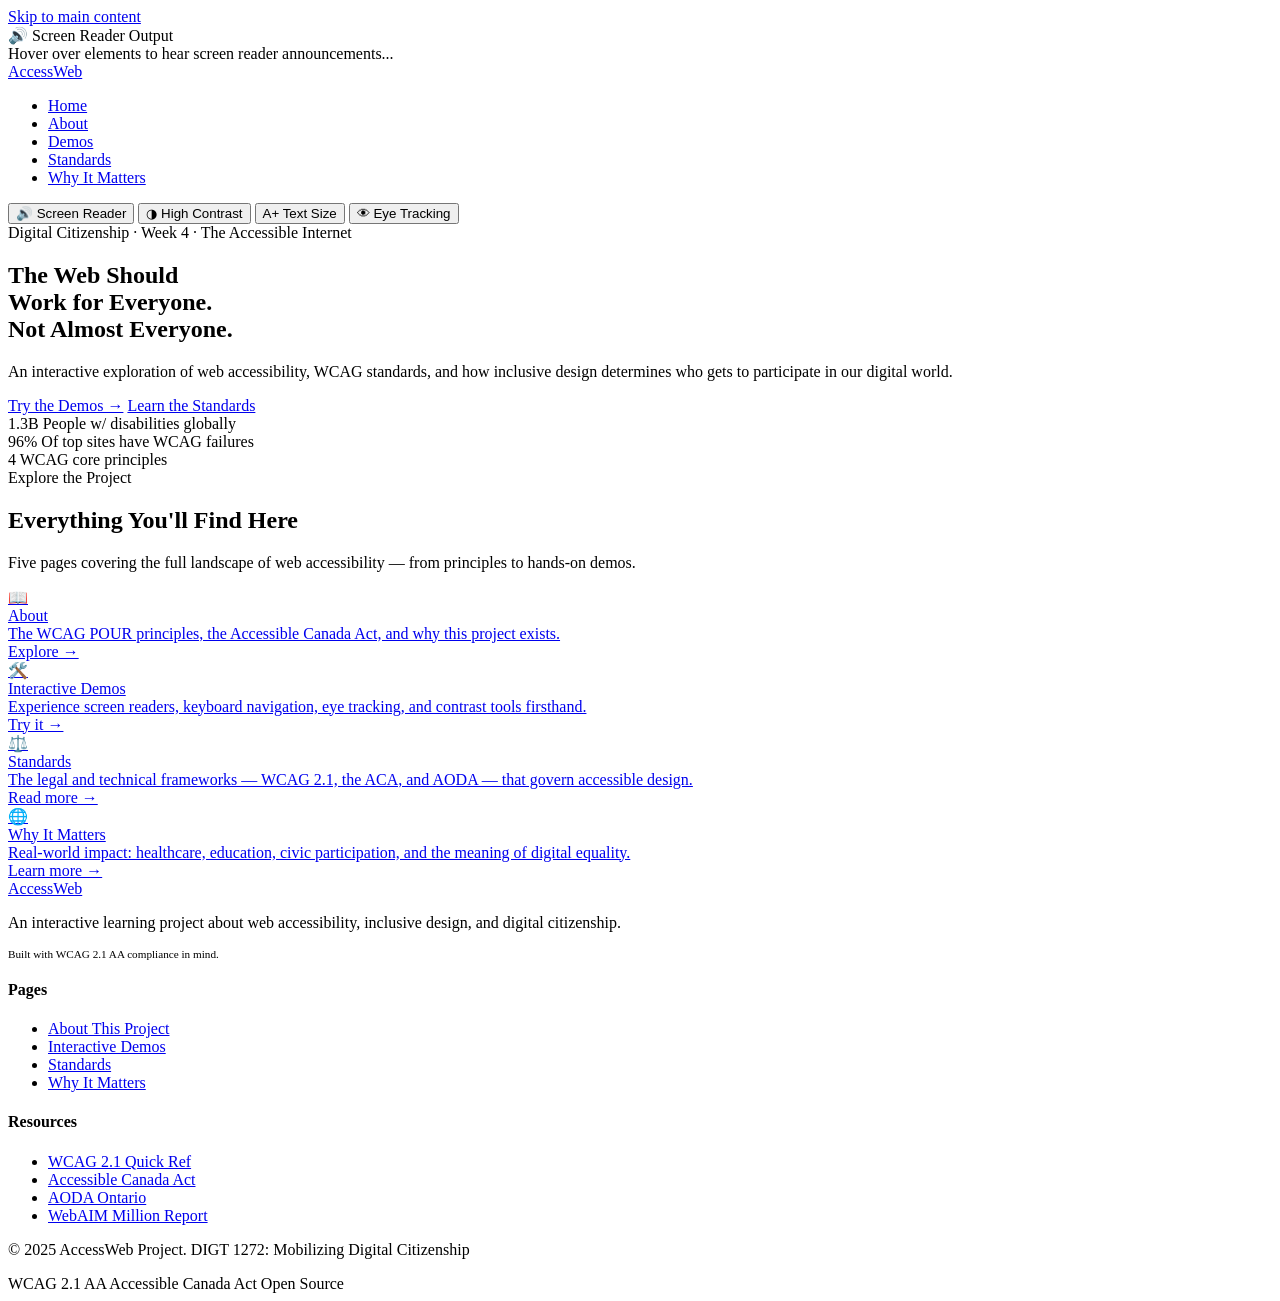
==== index.html @ c2fa5d1a "Added the index.html file with some basic text. Included basic buttons, links, etc." ====
<!DOCTYPE html>
<html lang="en">
<head>
  <meta charset="UTF-8" />
  <meta name="viewport" content="width=device-width, initial-scale=1.0" />
  <title>The Accessible Internet Project</title>
  <meta name="description" content="An interactive learning experience about web accessibility, WCAG standards, and inclusive design." />
  <link rel="preconnect" href="https://fonts.googleapis.com" />
  <link href="https://fonts.googleapis.com/css2?family=Syne:wght@400;600;700;800&family=DM+Mono:ital,wght@0,300;0,400;1,300&family=Lora:ital,wght@0,400;0,600;1,400&display=swap" rel="stylesheet" />
  <link rel="stylesheet" href="css/styles.css" />
  
</head>
<body>

<a href="#main-content" class="skip-link">Skip to main content</a>
<div id="cursor" aria-hidden="true"></div>
<div id="cursor-trail" aria-hidden="true"></div>
<div id="gaze-cursor" aria-hidden="true"><div class="gaze-ring"></div></div>
<div id="sr-overlay" role="status" aria-live="polite" aria-label="Screen reader simulation">
  <div class="sr-label">🔊 Screen Reader Output</div>
  <div id="sr-text">Hover over elements to hear screen reader announcements...</div>
</div>

<nav role="navigation" aria-label="Main navigation">
  <a href="index.html" class="nav-logo" aria-label="AccessWeb — Home">AccessWeb</a>
  <ul class="nav-links" role="list">
    <li><a href="index.html">Home</a></li>
    <li><a href="about.html">About</a></li>
    <li><a href="demos.html">Demos</a></li>
    <li><a href="standards.html">Standards</a></li>
    <li><a href="why.html">Why It Matters</a></li>
  </ul>
  <div class="nav-controls" role="group" aria-label="Accessibility controls">
    <button class="ctrl-btn" id="btn-sr"   aria-pressed="false">🔊 Screen Reader</button>
    <button class="ctrl-btn" id="btn-hc"   aria-pressed="false">◑ High Contrast</button>
    <button class="ctrl-btn" id="btn-text" aria-pressed="false">A+ Text Size</button>
    <button class="ctrl-btn" id="btn-gaze" aria-pressed="false">👁 Eye Tracking</button>
  </div>
</nav>

<main id="main-content">

  <section id="hero" aria-labelledby="hero-heading">
    <div class="hero-bg" aria-hidden="true"></div>
    <div class="hero-grid" aria-hidden="true"></div>
    <div class="container">
      <div class="hero-content">
        <div class="hero-tag" role="note">Digital Citizenship · Week 4 · The Accessible Internet</div>
        <h1 id="hero-heading">
          The Web Should<br>Work for <span class="accent">Everyone</span>.<br>Not <span class="accent2">Almost</span> Everyone.
        </h1>
        <p class="hero-desc">
          An interactive exploration of web accessibility, WCAG standards, and how inclusive design determines who gets to participate in our digital world.
        </p>
        <div class="hero-actions">
          <a href="demos.html" class="btn-primary">Try the Demos →</a>
          <a href="about.html" class="btn-secondary">Learn the Standards</a>
        </div>
        <div class="hero-stats" role="list" aria-label="Key accessibility statistics">
          <div class="stat" role="listitem">
            <span class="stat-num">1.3B</span>
            <span class="stat-label">People w/ disabilities globally</span>
          </div>
          <div class="stat" role="listitem">
            <span class="stat-num">96%</span>
            <span class="stat-label">Of top sites have WCAG failures</span>
          </div>
          <div class="stat" role="listitem">
            <span class="stat-num">4</span>
            <span class="stat-label">WCAG core principles</span>
          </div>
        </div>
      </div>
    </div>
  </section>

  <section id="features" aria-labelledby="features-heading">
    <div class="container">
      <span class="section-tag">Explore the Project</span>
      <h2 id="features-heading" class="reveal">Everything You'll Find Here</h2>
      <p class="section-intro reveal">Five pages covering the full landscape of web accessibility — from principles to hands-on demos.</p>
      <div class="features-grid">
        <a href="about.html" class="feature-card reveal" aria-label="About page — WCAG principles and project overview">
          <div class="feature-icon" aria-hidden="true">📖</div>
          <div class="feature-title">About</div>
          <div class="feature-desc">The WCAG POUR principles, the Accessible Canada Act, and why this project exists.</div>
          <div class="feature-link">Explore →</div>
        </a>
        <a href="demos.html" class="feature-card reveal" aria-label="Demos page — interactive accessibility tools">
          <div class="feature-icon" aria-hidden="true">🛠️</div>
          <div class="feature-title">Interactive Demos</div>
          <div class="feature-desc">Experience screen readers, keyboard navigation, eye tracking, and contrast tools firsthand.</div>
          <div class="feature-link">Try it →</div>
        </a>
        <a href="standards.html" class="feature-card reveal" aria-label="Standards page — WCAG, Accessible Canada Act, AODA">
          <div class="feature-icon" aria-hidden="true">⚖️</div>
          <div class="feature-title">Standards</div>
          <div class="feature-desc">The legal and technical frameworks — WCAG 2.1, the ACA, and AODA — that govern accessible design.</div>
          <div class="feature-link">Read more →</div>
        </a>
        <a href="why.html" class="feature-card reveal" aria-label="Why It Matters page — impact and digital citizenship">
          <div class="feature-icon" aria-hidden="true">🌐</div>
          <div class="feature-title">Why It Matters</div>
          <div class="feature-desc">Real-world impact: healthcare, education, civic participation, and the meaning of digital equality.</div>
          <div class="feature-link">Learn more →</div>
        </a>
      </div>
    </div>
  </section>

</main>

<footer role="contentinfo">
  <div class="container">
    <div class="footer-grid">
      <div class="footer-brand">
        <a href="index.html" class="logo">AccessWeb</a>
        <p>An interactive learning project about web accessibility, inclusive design, and digital citizenship.</p>
        <p style="margin-top:0.75rem;font-family:var(--font-mono);font-size:0.7rem;color:var(--muted);">Built with WCAG 2.1 AA compliance in mind.</p>
      </div>
      <div class="footer-col">
        <h4>Pages</h4>
        <ul>
          <li><a href="about.html">About This Project</a></li>
          <li><a href="demos.html">Interactive Demos</a></li>
          <li><a href="standards.html">Standards</a></li>
          <li><a href="why.html">Why It Matters</a></li>
        </ul>
      </div>
      <div class="footer-col">
        <h4>Resources</h4>
        <ul>
          <li><a href="https://www.w3.org/WAI/WCAG21/quickref/" target="_blank" rel="noopener">WCAG 2.1 Quick Ref</a></li>
          <li><a href="https://laws-lois.justice.gc.ca/eng/acts/A-0.6/" target="_blank" rel="noopener">Accessible Canada Act</a></li>
          <li><a href="https://www.ontario.ca/page/accessibility-in-ontario" target="_blank" rel="noopener">AODA Ontario</a></li>
          <li><a href="https://webaim.org/projects/million/" target="_blank" rel="noopener">WebAIM Million Report</a></li>
        </ul>
      </div>
    </div>
    <div class="footer-bottom">
      <p>© 2025 AccessWeb Project. DIGT 1272: Mobilizing Digital Citizenship</p>
      <div class="footer-badges">
        <span class="badge">WCAG 2.1 AA</span>
        <span class="badge">Accessible Canada Act</span>
        <span class="badge">Open Source</span>
      </div>
    </div>
  </div>
</footer>

<script src="js/main.js"></script>
</body>
</html>
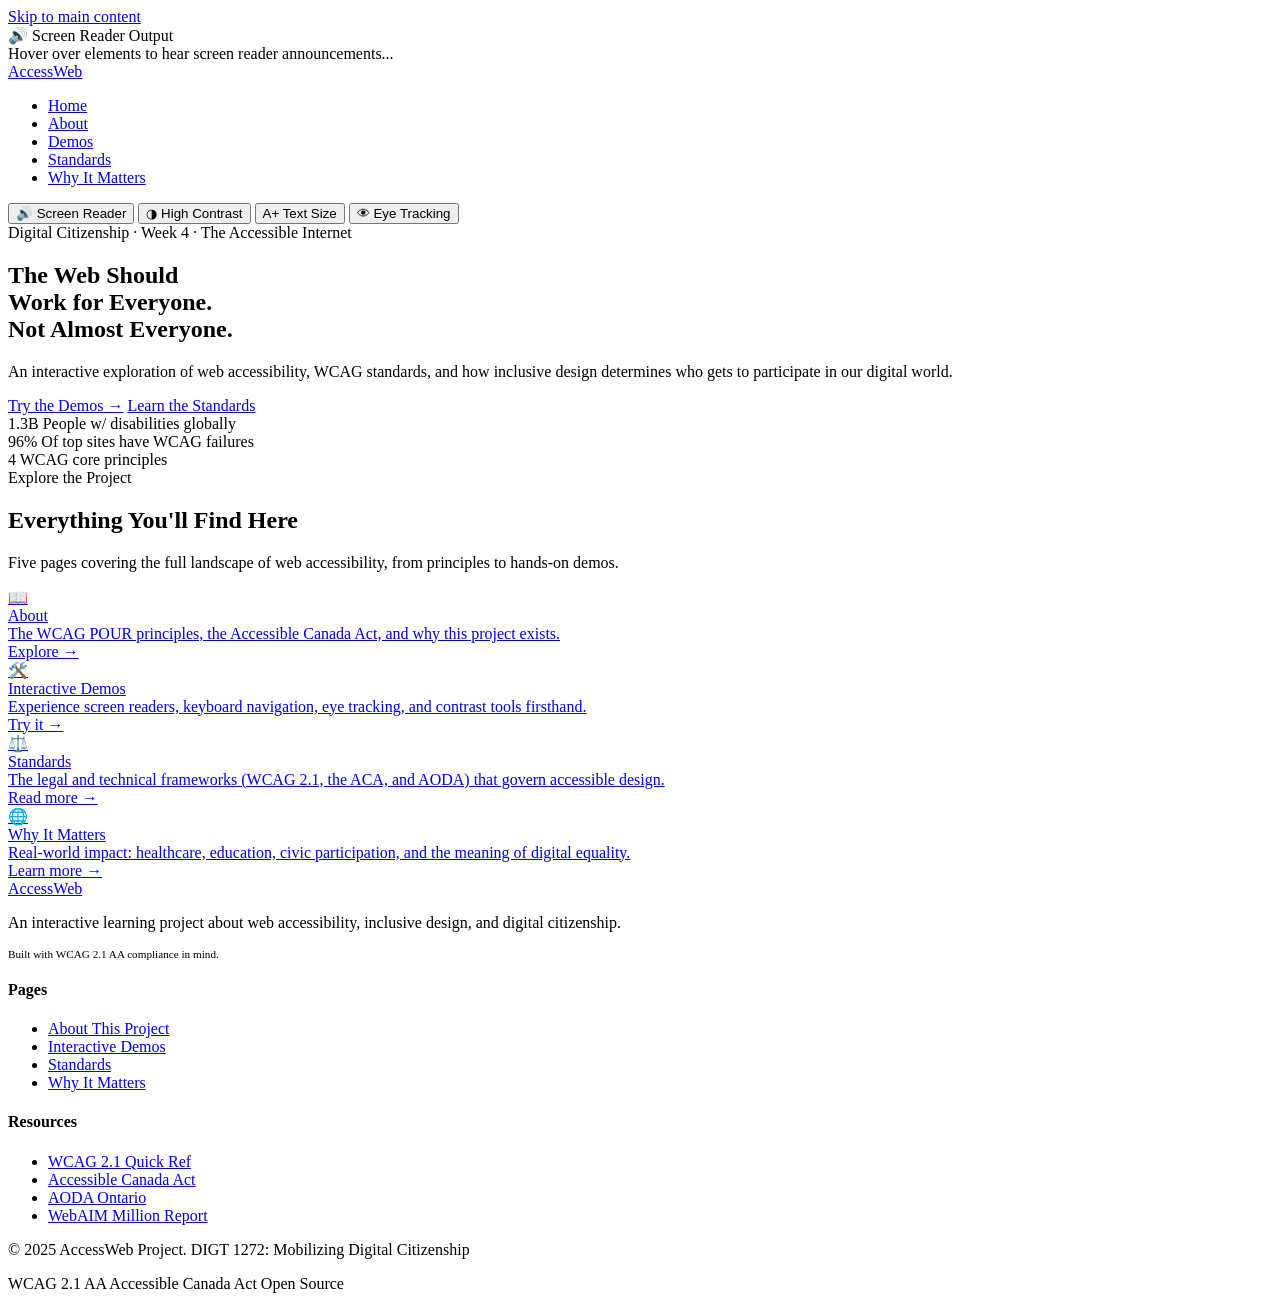
==== commit 0c7e1691: "Created the page on the standards. Linked it to all other existing pages." ====
--- a/index.html
+++ b/index.html
@@ -22,7 +22,7 @@
 </div>
 
 <nav role="navigation" aria-label="Main navigation">
-  <a href="index.html" class="nav-logo" aria-label="AccessWeb — Home">AccessWeb</a>
+  <a href="index.html" class="nav-logo" aria-label="AccessWeb - Home">AccessWeb</a>
   <ul class="nav-links" role="list">
     <li><a href="index.html">Home</a></li>
     <li><a href="about.html">About</a></li>
@@ -78,27 +78,27 @@
     <div class="container">
       <span class="section-tag">Explore the Project</span>
       <h2 id="features-heading" class="reveal">Everything You'll Find Here</h2>
-      <p class="section-intro reveal">Five pages covering the full landscape of web accessibility — from principles to hands-on demos.</p>
+      <p class="section-intro reveal">Five pages covering the full landscape of web accessibility, from principles to hands-on demos.</p>
       <div class="features-grid">
-        <a href="about.html" class="feature-card reveal" aria-label="About page — WCAG principles and project overview">
+        <a href="about.html" class="feature-card reveal" aria-label="About page: WCAG principles and project overview">
           <div class="feature-icon" aria-hidden="true">📖</div>
           <div class="feature-title">About</div>
           <div class="feature-desc">The WCAG POUR principles, the Accessible Canada Act, and why this project exists.</div>
           <div class="feature-link">Explore →</div>
         </a>
-        <a href="demos.html" class="feature-card reveal" aria-label="Demos page — interactive accessibility tools">
+        <a href="demos.html" class="feature-card reveal" aria-label="Demos page: interactive accessibility tools">
           <div class="feature-icon" aria-hidden="true">🛠️</div>
           <div class="feature-title">Interactive Demos</div>
           <div class="feature-desc">Experience screen readers, keyboard navigation, eye tracking, and contrast tools firsthand.</div>
           <div class="feature-link">Try it →</div>
         </a>
-        <a href="standards.html" class="feature-card reveal" aria-label="Standards page — WCAG, Accessible Canada Act, AODA">
+        <a href="standards.html" class="feature-card reveal" aria-label="Standards page: WCAG, Accessible Canada Act, AODA">
           <div class="feature-icon" aria-hidden="true">⚖️</div>
           <div class="feature-title">Standards</div>
-          <div class="feature-desc">The legal and technical frameworks — WCAG 2.1, the ACA, and AODA — that govern accessible design.</div>
+          <div class="feature-desc">The legal and technical frameworks (WCAG 2.1, the ACA, and AODA) that govern accessible design.</div>
           <div class="feature-link">Read more →</div>
         </a>
-        <a href="why.html" class="feature-card reveal" aria-label="Why It Matters page — impact and digital citizenship">
+        <a href="why.html" class="feature-card reveal" aria-label="Why It Matters page: impact and digital citizenship">
           <div class="feature-icon" aria-hidden="true">🌐</div>
           <div class="feature-title">Why It Matters</div>
           <div class="feature-desc">Real-world impact: healthcare, education, civic participation, and the meaning of digital equality.</div>
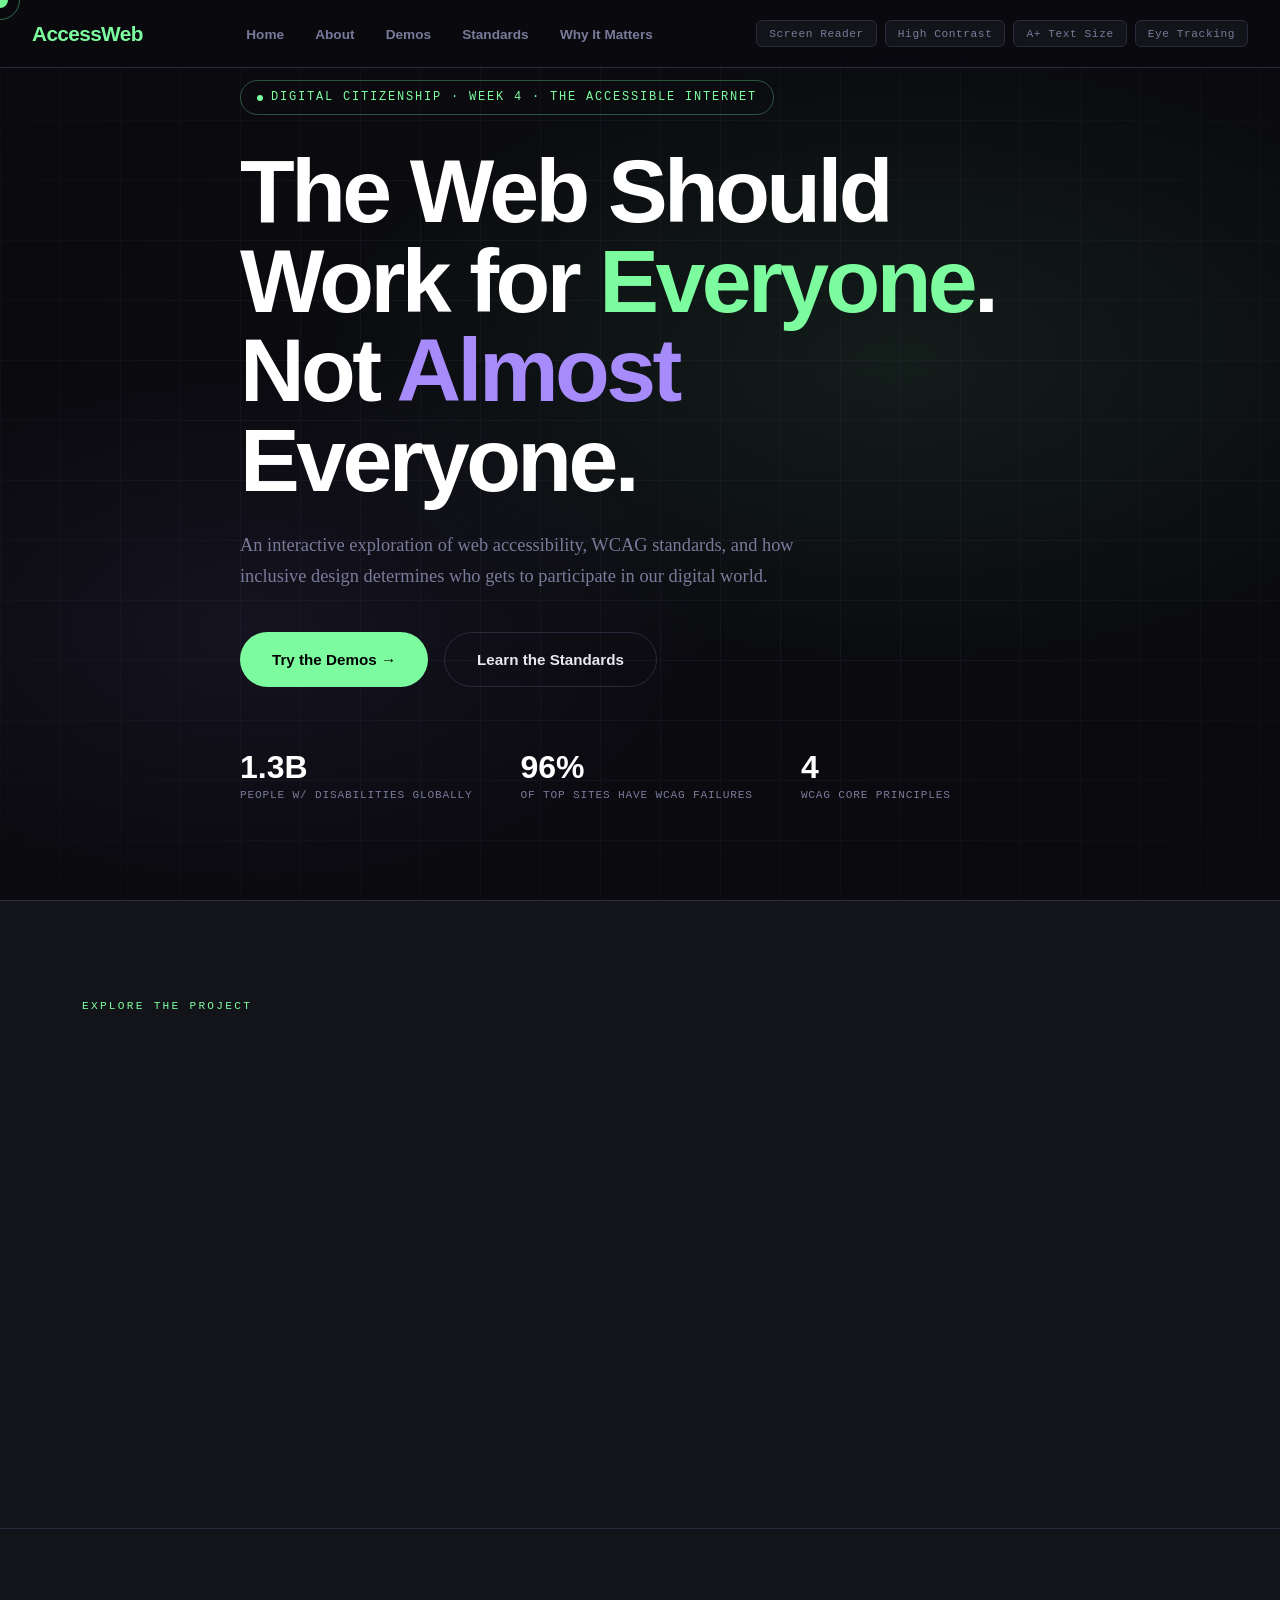
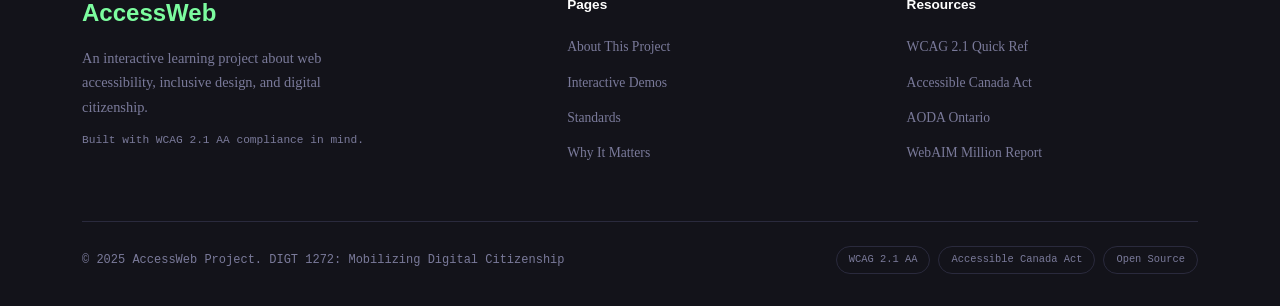
==== commit 526032ed: "Added the why page HTML layout, added CSS for all existing pages. Cleaned up some minor HTML bugs an" ====
--- a/index.html
+++ b/index.html
@@ -17,7 +17,7 @@
 <div id="cursor-trail" aria-hidden="true"></div>
 <div id="gaze-cursor" aria-hidden="true"><div class="gaze-ring"></div></div>
 <div id="sr-overlay" role="status" aria-live="polite" aria-label="Screen reader simulation">
-  <div class="sr-label">🔊 Screen Reader Output</div>
+  <div class="sr-label">Screen Reader Output</div>
   <div id="sr-text">Hover over elements to hear screen reader announcements...</div>
 </div>
 
@@ -31,10 +31,10 @@
     <li><a href="why.html">Why It Matters</a></li>
   </ul>
   <div class="nav-controls" role="group" aria-label="Accessibility controls">
-    <button class="ctrl-btn" id="btn-sr"   aria-pressed="false">🔊 Screen Reader</button>
-    <button class="ctrl-btn" id="btn-hc"   aria-pressed="false">◑ High Contrast</button>
+    <button class="ctrl-btn" id="btn-sr"   aria-pressed="false">Screen Reader</button>
+    <button class="ctrl-btn" id="btn-hc"   aria-pressed="false">High Contrast</button>
     <button class="ctrl-btn" id="btn-text" aria-pressed="false">A+ Text Size</button>
-    <button class="ctrl-btn" id="btn-gaze" aria-pressed="false">👁 Eye Tracking</button>
+    <button class="ctrl-btn" id="btn-gaze" aria-pressed="false">Eye Tracking</button>
   </div>
 </nav>
 
@@ -81,25 +81,21 @@
       <p class="section-intro reveal">Five pages covering the full landscape of web accessibility, from principles to hands-on demos.</p>
       <div class="features-grid">
         <a href="about.html" class="feature-card reveal" aria-label="About page: WCAG principles and project overview">
-          <div class="feature-icon" aria-hidden="true">📖</div>
           <div class="feature-title">About</div>
           <div class="feature-desc">The WCAG POUR principles, the Accessible Canada Act, and why this project exists.</div>
           <div class="feature-link">Explore →</div>
         </a>
         <a href="demos.html" class="feature-card reveal" aria-label="Demos page: interactive accessibility tools">
-          <div class="feature-icon" aria-hidden="true">🛠️</div>
           <div class="feature-title">Interactive Demos</div>
           <div class="feature-desc">Experience screen readers, keyboard navigation, eye tracking, and contrast tools firsthand.</div>
           <div class="feature-link">Try it →</div>
         </a>
         <a href="standards.html" class="feature-card reveal" aria-label="Standards page: WCAG, Accessible Canada Act, AODA">
-          <div class="feature-icon" aria-hidden="true">⚖️</div>
           <div class="feature-title">Standards</div>
           <div class="feature-desc">The legal and technical frameworks (WCAG 2.1, the ACA, and AODA) that govern accessible design.</div>
           <div class="feature-link">Read more →</div>
         </a>
         <a href="why.html" class="feature-card reveal" aria-label="Why It Matters page: impact and digital citizenship">
-          <div class="feature-icon" aria-hidden="true">🌐</div>
           <div class="feature-title">Why It Matters</div>
           <div class="feature-desc">Real-world impact: healthcare, education, civic participation, and the meaning of digital equality.</div>
           <div class="feature-link">Learn more →</div>
@@ -149,5 +145,6 @@
 </footer>
 
 <script src="js/main.js"></script>
+<script src="js/gaze.js"></script>
 </body>
 </html>
--- a/css/styles.css
+++ b/css/styles.css
@@ -0,0 +1,573 @@
+/* ===== DESIGN TOKENS ===== */
+:root {
+  --bg: #0a0a0f;
+  --surface: #13131a;
+  --surface2: #1c1c27;
+  --border: #2a2a3d;
+  --text: #e8e8f0;
+  --muted: #7a7a9a;
+  --accent: #7cfc9f;
+  --accent2: #a78bfa;
+  --accent3: #38bdf8;
+  --warn: #fb923c;
+  --danger: #f87171;
+  --white: #ffffff;
+  --font-display: 'Syne', sans-serif;
+  --font-body: 'Lora', serif;
+  --font-mono: 'DM Mono', monospace;
+  --radius: 12px;
+  --radius-lg: 20px;
+  --transition: 0.25s cubic-bezier(0.4, 0, 0.2, 1);
+}
+
+/* ===== HIGH CONTRAST ===== */
+body.high-contrast {
+  --bg: #000; --surface: #111; --surface2: #1a1a1a;
+  --border: #fff; --text: #fff; --muted: #ccc;
+  --accent: #ffff00; --accent2: #00ffff; --accent3: #ff69b4;
+  --warn: #ff8c00; --danger: #ff4444;
+}
+body.high-contrast * { outline-color: #ffff00 !important; }
+body.high-contrast a, body.high-contrast button { text-decoration: underline; }
+
+/* ===== RESET ===== */
+*, *::before, *::after { box-sizing: border-box; margin: 0; padding: 0; }
+html { scroll-behavior: smooth; font-size: 16px; }
+body {
+  background: var(--bg); color: var(--text);
+  font-family: var(--font-body); line-height: 1.7;
+  min-height: 100vh; overflow-x: hidden; cursor: none;
+}
+/* Large text: bump root so ALL rem based sizes scale proportionally */
+html.large-text { font-size: 20px; }
+html.large-text h1, html.large-text .page-hero h1 { font-size: clamp(3rem, 6vw, 5.5rem); }
+html.large-text h2 { font-size: clamp(2.1rem, 4vw, 3.4rem); }
+html.large-text h3 { font-size: 1.35rem; }
+
+/* ===== SKIP LINK ===== */
+.skip-link {
+  position: absolute; top: -100px; left: 1rem;
+  background: var(--accent); color: #000;
+  padding: 0.75rem 1.5rem; border-radius: var(--radius);
+  font-family: var(--font-display); font-weight: 700;
+  z-index: 9999; transition: top var(--transition); text-decoration: none;
+}
+.skip-link:focus { top: 1rem; }
+
+/* ===== CURSORS ===== */
+#cursor {
+  position: fixed; width: 16px; height: 16px;
+  background: var(--accent); border-radius: 50%;
+  pointer-events: none; z-index: 9999;
+  transform: translate(-50%, -50%);
+  transition: width 0.2s, height 0.2s, opacity 0.2s;
+  mix-blend-mode: difference;
+}
+#cursor.hovering { width: 40px; height: 40px; }
+#cursor-trail {
+  position: fixed; width: 40px; height: 40px;
+  border: 1.5px solid var(--accent); border-radius: 50%;
+  pointer-events: none; z-index: 9998;
+  transform: translate(-50%, -50%);
+  transition: left 0.12s ease, top 0.12s ease; opacity: 0.4;
+}
+#gaze-cursor {
+  display: none; position: fixed; width: 60px; height: 60px;
+  border: 3px solid var(--accent3); border-radius: 50%;
+  pointer-events: none; z-index: 9997;
+  transform: translate(-50%, -50%);
+  transition: left 0.08s linear, top 0.08s linear;
+}
+#gaze-cursor::before {
+  content: ''; position: absolute; inset: 6px;
+  background: var(--accent3); border-radius: 50%; opacity: 0.3;
+}
+#gaze-cursor .gaze-ring {
+  position: absolute; inset: -8px;
+  border: 2px solid var(--accent3); border-radius: 50%; opacity: 0;
+}
+#gaze-cursor.dwelling .gaze-ring { opacity: 1; animation: gaze-dwell 1.5s linear forwards; }
+@keyframes gaze-dwell { from { transform: scale(1); opacity: 0.8; } to { transform: scale(0.4); opacity: 0; } }
+
+/* ===== SR OVERLAY ===== */
+#sr-overlay {
+  display: none; position: fixed;
+  bottom: 1.5rem; left: 50%; transform: translateX(-50%);
+  background: var(--surface); border: 2px solid var(--accent2);
+  border-radius: var(--radius-lg); padding: 1rem 2rem;
+  min-width: 340px; max-width: 90vw; z-index: 8000;
+  box-shadow: 0 0 40px rgba(167,139,250,0.25);
+}
+#sr-overlay.active { display: block; }
+#sr-overlay .sr-label {
+  font-family: var(--font-mono); font-size: 0.7rem;
+  color: var(--accent2); letter-spacing: 0.15em;
+  text-transform: uppercase; margin-bottom: 0.5rem;
+}
+#sr-text { font-family: var(--font-mono); font-size: 0.95rem; color: var(--white); min-height: 2em; }
+
+/* ===== LAYOUT ===== */
+.container { max-width: 1180px; margin: 0 auto; padding: 0 2rem; }
+section { padding: 6rem 0; }
+:focus-visible { outline: 3px solid var(--accent); outline-offset: 4px; border-radius: 4px; }
+
+/* ===== NAV ===== */
+nav {
+  position: fixed; top: 0; left: 0; right: 0; z-index: 1000;
+  padding: 1rem 2rem; display: flex; align-items: center;
+  justify-content: space-between; gap: 1rem;
+  background: rgba(10,10,15,0.88); backdrop-filter: blur(16px);
+  border-bottom: 1px solid var(--border); flex-wrap: wrap;
+}
+.nav-logo {
+  font-family: var(--font-display); font-weight: 800;
+  font-size: 1.3rem; color: var(--accent); text-decoration: none; letter-spacing: -0.03em;
+}
+.nav-links { display: flex; gap: 0.25rem; list-style: none; align-items: center; }
+.nav-links a {
+  font-family: var(--font-display); font-size: 0.85rem; font-weight: 600;
+  color: var(--muted); text-decoration: none; padding: 0.5rem 0.85rem;
+  border-radius: 8px; transition: color var(--transition), background var(--transition);
+}
+.nav-links a:hover, .nav-links a:focus { color: var(--text); background: var(--surface2); }
+.nav-links a.active { color: var(--accent); background: var(--surface2); }
+.nav-controls { display: flex; gap: 0.5rem; align-items: center; flex-wrap: wrap; }
+.ctrl-btn {
+  font-family: var(--font-mono); font-size: 0.7rem;
+  padding: 0.4rem 0.75rem; border-radius: 6px;
+  border: 1.5px solid var(--border); background: var(--surface);
+  color: var(--muted); cursor: pointer; transition: all var(--transition); letter-spacing: 0.05em;
+}
+.ctrl-btn:hover, .ctrl-btn:focus { border-color: var(--accent); color: var(--accent); }
+.ctrl-btn.active { background: var(--accent); color: #000; border-color: var(--accent); font-weight: 600; }
+
+/* ===== PAGE HERO ===== */
+.page-hero {
+  padding: 9rem 0 5rem; position: relative; overflow: hidden;
+  border-bottom: 1px solid var(--border);
+}
+.page-hero-bg {
+  position: absolute; inset: 0;
+  background:
+    radial-gradient(ellipse 70% 60% at 70% 40%, rgba(124,252,159,0.06) 0%, transparent 60%),
+    radial-gradient(ellipse 50% 50% at 20% 70%, rgba(167,139,250,0.05) 0%, transparent 60%);
+}
+.page-hero-grid {
+  position: absolute; inset: 0;
+  background-image: linear-gradient(var(--border) 1px, transparent 1px), linear-gradient(90deg, var(--border) 1px, transparent 1px);
+  background-size: 60px 60px; opacity: 0.25;
+  mask-image: radial-gradient(ellipse 80% 80% at 50% 50%, black 30%, transparent 100%);
+}
+.page-hero-content { position: relative; z-index: 1; }
+.page-tag {
+  display: inline-flex; align-items: center; gap: 0.5rem;
+  font-family: var(--font-mono); font-size: 0.75rem; letter-spacing: 0.15em;
+  text-transform: uppercase; color: var(--accent);
+  border: 1px solid rgba(124,252,159,0.3); border-radius: 100px;
+  padding: 0.4rem 1rem; margin-bottom: 1.5rem;
+}
+.page-tag::before { content: ''; width: 6px; height: 6px; background: var(--accent); border-radius: 50%; animation: pulse 2s ease infinite; }
+.page-hero h1 {
+  font-family: var(--font-display); font-size: clamp(2.5rem, 5vw, 4.5rem);
+  font-weight: 800; line-height: 1.05; letter-spacing: -0.04em;
+  color: var(--white); margin-bottom: 1.25rem;
+}
+.page-hero h1 .accent  { color: var(--accent); }
+.page-hero h1 .accent2 { color: var(--accent2); }
+.page-hero h1 .accent3 { color: var(--accent3); }
+.page-hero p { font-size: 1.1rem; color: var(--muted); max-width: 560px; }
+
+/* ===== TYPOGRAPHY ===== */
+h2 {
+  font-family: var(--font-display); font-size: clamp(1.75rem, 3.5vw, 2.8rem);
+  font-weight: 800; line-height: 1.1; letter-spacing: -0.03em; color: var(--white); margin-bottom: 1rem;
+}
+h3 { font-family: var(--font-display); font-weight: 700; font-size: 1.15rem; color: var(--white); margin-bottom: 0.75rem; }
+.section-tag { font-family: var(--font-mono); font-size: 0.7rem; letter-spacing: 0.2em; text-transform: uppercase; color: var(--accent); margin-bottom: 0.75rem; display: block; }
+.section-intro { font-size: 1.05rem; color: var(--muted); max-width: 560px; margin-bottom: 3rem; }
+
+/* ===== BUTTONS ===== */
+.btn-primary {
+  font-family: var(--font-display); font-weight: 700; font-size: 0.95rem;
+  padding: 0.85rem 2rem; background: var(--accent); color: #000;
+  border: none; border-radius: 100px; cursor: pointer; text-decoration: none;
+  display: inline-flex; align-items: center; gap: 0.5rem; transition: transform var(--transition), box-shadow var(--transition);
+}
+.btn-primary:hover, .btn-primary:focus { transform: translateY(-2px); box-shadow: 0 8px 30px rgba(124,252,159,0.35); }
+.btn-secondary {
+  font-family: var(--font-display); font-weight: 600; font-size: 0.95rem;
+  padding: 0.85rem 2rem; background: transparent; color: var(--text);
+  border: 1.5px solid var(--border); border-radius: 100px; cursor: pointer;
+  text-decoration: none; display: inline-flex; align-items: center; gap: 0.5rem; transition: all var(--transition);
+}
+.btn-secondary:hover, .btn-secondary:focus { border-color: var(--accent2); color: var(--accent2); }
+
+/* ===== CALLOUT / QUOTE ===== */
+.callout-box { border-left: 3px solid var(--accent); padding: 1rem 1.5rem; background: rgba(124,252,159,0.05); border-radius: 0 var(--radius) var(--radius) 0; margin-top: 1.5rem; }
+.callout-box p { margin: 0; font-style: italic; color: var(--text); }
+blockquote { border-left: 3px solid var(--accent2); padding: 1rem 1.5rem; margin: 2rem 0; background: rgba(167,139,250,0.05); border-radius: 0 var(--radius) var(--radius) 0; }
+blockquote p { font-style: italic; color: var(--text); font-size: 1.05rem; margin: 0; }
+blockquote cite { font-family: var(--font-mono); font-size: 0.75rem; color: var(--muted); margin-top: 0.5rem; display: block; }
+
+/* ===== FOOTER ===== */
+footer { background: var(--surface); border-top: 1px solid var(--border); padding: 4rem 0 2rem; }
+.footer-grid { display: grid; grid-template-columns: 1.5fr 1fr 1fr; gap: 3rem; margin-bottom: 3rem; }
+.footer-brand .logo { font-family: var(--font-display); font-size: 1.5rem; font-weight: 800; color: var(--accent); display: block; margin-bottom: 0.75rem; text-decoration: none; }
+.footer-brand p { font-size: 0.9rem; color: var(--muted); max-width: 300px; }
+.footer-col h4 { font-family: var(--font-display); font-weight: 700; font-size: 0.85rem; color: var(--white); margin-bottom: 1rem; }
+.footer-col ul { list-style: none; }
+.footer-col ul li { margin-bottom: 0.5rem; }
+.footer-col ul a { color: var(--muted); text-decoration: none; font-size: 0.85rem; transition: color var(--transition); }
+.footer-col ul a:hover { color: var(--text); }
+.footer-bottom { border-top: 1px solid var(--border); padding-top: 1.5rem; display: flex; justify-content: space-between; align-items: center; flex-wrap: wrap; gap: 1rem; }
+.footer-bottom p { font-family: var(--font-mono); font-size: 0.75rem; color: var(--muted); }
+.footer-badges { display: flex; gap: 0.5rem; }
+.badge { font-family: var(--font-mono); font-size: 0.65rem; padding: 0.25rem 0.75rem; border-radius: 100px; border: 1px solid var(--border); color: var(--muted); }
+
+/* ===== ANIMATIONS ===== */
+@keyframes fade-in { from { opacity: 0; } to { opacity: 1; } }
+@keyframes slide-up { from { opacity: 0; transform: translateY(20px); } to { opacity: 1; transform: translateY(0); } }
+@keyframes pulse { 0%, 100% { opacity: 1; transform: scale(1); } 50% { opacity: 0.5; transform: scale(1.5); } }
+.reveal { opacity: 0; transform: translateY(24px); transition: opacity 0.7s ease, transform 0.7s ease; }
+.reveal.visible { opacity: 1; transform: translateY(0); }
+.anim-fade { animation: fade-in 0.8s ease both; }
+.anim-slide { animation: slide-up 0.8s ease both; }
+.anim-d1 { animation-delay: 0.1s; }
+.anim-d2 { animation-delay: 0.2s; }
+.anim-d3 { animation-delay: 0.3s; }
+.anim-d4 { animation-delay: 0.4s; }
+
+/* ===== RESPONSIVE ===== */
+@media (max-width: 900px) {
+  .footer-grid { grid-template-columns: 1fr; gap: 2rem; }
+  .nav-links { display: none; }
+}
+@media (prefers-reduced-motion: reduce) {
+  *, *::before, *::after { animation-duration: 0.01ms !important; transition-duration: 0.01ms !important; }
+}
+
+
+/* ===== ABOUT US ===== */
+/* ===== WCAG PRINCIPLES ===== */
+    #principles { padding: 6rem 0; }
+    .principles-grid { display: grid; grid-template-columns: repeat(2, 1fr); gap: 1.5rem; }
+    .principle-card {
+      background: var(--surface); border: 1px solid var(--border);
+      border-radius: var(--radius-lg); padding: 2rem;
+      position: relative; overflow: hidden;
+      transition: transform var(--transition), border-color var(--transition);
+    }
+    .principle-card:hover, .principle-card:focus-within { transform: translateY(-3px); }
+    .principle-card::before { content: ''; position: absolute; top: 0; left: 0; right: 0; height: 3px; }
+    .principle-card:nth-child(1)::before { background: var(--accent); }
+    .principle-card:nth-child(1):hover { border-color: var(--accent); }
+    .principle-card:nth-child(2)::before { background: var(--accent2); }
+    .principle-card:nth-child(2):hover { border-color: var(--accent2); }
+    .principle-card:nth-child(3)::before { background: var(--accent3); }
+    .principle-card:nth-child(3):hover { border-color: var(--accent3); }
+    .principle-card:nth-child(4)::before { background: var(--warn); }
+    .principle-card:nth-child(4):hover { border-color: var(--warn); }
+    .principle-header { display: flex; align-items: center; gap: 1rem; margin-bottom: 1rem; }
+    .principle-icon {
+      width: 52px; height: 52px; border-radius: 14px;
+      display: flex; align-items: center; justify-content: center; font-size: 1.5rem; flex-shrink: 0;
+    }
+    .principle-card:nth-child(1) .principle-icon { background: rgba(124,252,159,0.15); }
+    .principle-card:nth-child(2) .principle-icon { background: rgba(167,139,250,0.15); }
+    .principle-card:nth-child(3) .principle-icon { background: rgba(56,189,248,0.15); }
+    .principle-card:nth-child(4) .principle-icon { background: rgba(251,146,60,0.15); }
+    .principle-title { font-family: var(--font-display); font-weight: 800; font-size: 1.2rem; color: var(--white); }
+    .principle-subtitle { font-family: var(--font-mono); font-size: 0.7rem; color: var(--muted); letter-spacing: 0.1em; margin-top: 0.15rem; }
+    .principle-body { color: var(--muted); font-size: 0.92rem; line-height: 1.7; margin-bottom: 1.25rem; }
+    .criteria-list { list-style: none; display: flex; flex-direction: column; gap: 0.5rem; }
+    .criteria-list li {
+      display: flex; align-items: flex-start; gap: 0.6rem;
+      font-size: 0.85rem; color: var(--muted);
+    }
+    .criteria-list li::before { content: '—'; color: var(--accent); flex-shrink: 0; font-family: var(--font-mono); }
+    .principle-card:nth-child(2) .criteria-list li::before { color: var(--accent2); }
+    .principle-card:nth-child(3) .criteria-list li::before { color: var(--accent3); }
+    .principle-card:nth-child(4) .criteria-list li::before { color: var(--warn); }
+
+    /* ===== QUESTIONS ===== */
+    #questions { background: var(--surface); border-top: 1px solid var(--border); border-bottom: 1px solid var(--border); padding: 6rem 0; }
+    .questions-grid { display: grid; grid-template-columns: repeat(3, 1fr); gap: 1.5rem; }
+    .question-card {
+      background: var(--bg); border: 1px solid var(--border);
+      border-radius: var(--radius-lg); padding: 2rem;
+      transition: border-color var(--transition);
+    }
+    .question-card:hover { border-color: var(--accent2); }
+    .q-num { font-family: var(--font-display); font-size: 3rem; font-weight: 800; color: rgba(167,139,250,0.15); line-height: 1; margin-bottom: 1rem; }
+    .q-text { font-size: 0.95rem; color: var(--text); line-height: 1.7; font-style: italic; }
+
+    /* ===== PROJECT INFO ===== */
+    #project { padding: 6rem 0; }
+    .project-layout { display: grid; grid-template-columns: 1fr 1fr; gap: 4rem; align-items: start; }
+    .project-text p { color: var(--muted); margin-bottom: 1.25rem; font-size: 0.95rem; }
+    .timeline { display: flex; flex-direction: column; gap: 0; }
+    .timeline-item { display: flex; gap: 1.5rem; position: relative; }
+    .timeline-item:not(:last-child)::after {
+      content: ''; position: absolute; left: 19px; top: 40px;
+      width: 2px; height: calc(100% + 0px); background: var(--border);
+    }
+    .tl-dot {
+      width: 40px; height: 40px; border-radius: 50%; flex-shrink: 0;
+      display: flex; align-items: center; justify-content: center;
+      font-family: var(--font-mono); font-size: 0.65rem; font-weight: 600;
+      background: var(--surface2); border: 2px solid var(--border); color: var(--muted);
+      position: relative; z-index: 1;
+    }
+    .tl-content { padding-bottom: 2rem; }
+    .tl-week { font-family: var(--font-mono); font-size: 0.65rem; color: var(--accent); letter-spacing: 0.1em; text-transform: uppercase; margin-bottom: 0.25rem; }
+    .tl-title { font-family: var(--font-display); font-weight: 700; font-size: 0.95rem; color: var(--white); margin-bottom: 0.4rem; }
+    .tl-body { font-size: 0.85rem; color: var(--muted); line-height: 1.6; }
+
+    @media (max-width: 900px) {
+      .principles-grid, .questions-grid, .project-layout { grid-template-columns: 1fr; }
+    }
+
+  
+/* ===== HOME PAGE ===== */
+ /* ===== HERO ===== */
+    #hero {
+      min-height: 100vh;
+      display: flex; align-items: center;
+      position: relative; overflow: hidden; padding-top: 5rem;
+    }
+    .hero-bg {
+      position: absolute; inset: 0;
+      background:
+        radial-gradient(ellipse 80% 60% at 70% 40%, rgba(124,252,159,0.08) 0%, transparent 60%),
+        radial-gradient(ellipse 60% 50% at 20% 70%, rgba(167,139,250,0.07) 0%, transparent 60%);
+    }
+    .hero-grid {
+      position: absolute; inset: 0;
+      background-image:
+        linear-gradient(var(--border) 1px, transparent 1px),
+        linear-gradient(90deg, var(--border) 1px, transparent 1px);
+      background-size: 60px 60px; opacity: 0.3;
+      mask-image: radial-gradient(ellipse 80% 80% at 50% 50%, black 40%, transparent 100%);
+    }
+    .hero-content { position: relative; z-index: 1; max-width: 800px; }
+    .hero-tag {
+      display: inline-flex; align-items: center; gap: 0.5rem;
+      font-family: var(--font-mono); font-size: 0.75rem;
+      letter-spacing: 0.15em; text-transform: uppercase; color: var(--accent);
+      border: 1px solid rgba(124,252,159,0.3); border-radius: 100px;
+      padding: 0.4rem 1rem; margin-bottom: 2rem;
+      animation: fade-in 0.8s ease both;
+    }
+    .hero-tag::before { content: ''; width: 6px; height: 6px; background: var(--accent); border-radius: 50%; animation: pulse 2s ease infinite; }
+    h1 {
+      font-family: var(--font-display);
+      font-size: clamp(3rem, 7vw, 6rem);
+      font-weight: 800; line-height: 1.0; letter-spacing: -0.04em;
+      color: var(--white); margin-bottom: 1.5rem;
+      animation: slide-up 0.8s ease 0.1s both;
+    }
+    h1 .accent  { color: var(--accent); }
+    h1 .accent2 { color: var(--accent2); }
+    .hero-desc {
+      font-size: 1.15rem; color: var(--muted); max-width: 560px;
+      margin-bottom: 2.5rem; animation: slide-up 0.8s ease 0.2s both;
+    }
+    .hero-actions { display: flex; gap: 1rem; flex-wrap: wrap; animation: slide-up 0.8s ease 0.3s both; }
+    .hero-stats { display: flex; gap: 3rem; margin-top: 4rem; flex-wrap: wrap; animation: slide-up 0.8s ease 0.4s both; }
+    .stat { display: flex; flex-direction: column; gap: 0.25rem; }
+    .stat-num { font-family: var(--font-display); font-size: 2rem; font-weight: 800; color: var(--white); line-height: 1; }
+    .stat-label { font-family: var(--font-mono); font-size: 0.7rem; color: var(--muted); letter-spacing: 0.1em; text-transform: uppercase; }
+
+    /* ===== FEATURE CARDS ===== */
+    #features { padding: 6rem 0; background: var(--surface); border-top: 1px solid var(--border); }
+    .features-grid { display: grid; grid-template-columns: repeat(4, 1fr); gap: 1.5rem; }
+    .feature-card {
+      background: var(--bg); border: 1px solid var(--border);
+      border-radius: var(--radius-lg); padding: 2rem;
+      text-decoration: none; color: inherit;
+      transition: transform var(--transition), border-color var(--transition);
+      display: flex; flex-direction: column; gap: 1rem;
+      position: relative; overflow: hidden;
+    }
+    .feature-card::after { content: ''; position: absolute; bottom: 0; left: 0; right: 0; height: 2px; opacity: 0; transition: opacity var(--transition); }
+    .feature-card:nth-child(1)::after { background: var(--accent); }
+    .feature-card:nth-child(2)::after { background: var(--accent2); }
+    .feature-card:nth-child(3)::after { background: var(--accent3); }
+    .feature-card:nth-child(4)::after { background: var(--warn); }
+    .feature-card:hover, .feature-card:focus { transform: translateY(-4px); border-color: var(--surface2); }
+    .feature-card:hover::after, .feature-card:focus::after { opacity: 1; }
+    .feature-icon { font-size: 2.2rem; line-height: 1; }
+    .feature-title { font-family: var(--font-display); font-weight: 700; font-size: 1rem; color: var(--white); }
+    .feature-desc { font-size: 0.87rem; color: var(--muted); line-height: 1.6; flex: 1; }
+    .feature-link { font-family: var(--font-mono); font-size: 0.72rem; color: var(--accent); letter-spacing: 0.08em; text-transform: uppercase; }
+
+    @media (max-width: 900px) {
+      .features-grid { grid-template-columns: 1fr 1fr; }
+      .hero-stats { gap: 2rem; }
+    }
+    @media (max-width: 520px) {
+      .features-grid { grid-template-columns: 1fr; }
+    }
+
+
+/* ===== STANDARDS PAGE ===== */
+/* ===== STANDARDS CARDS ===== */
+    #standards-cards { padding: 6rem 0; }
+    .standards-stack { display: flex; flex-direction: column; gap: 2rem; }
+    .std-card {
+      background: var(--surface); border: 1px solid var(--border);
+      border-radius: var(--radius-lg); padding: 3rem;
+      display: grid; grid-template-columns: 1fr 2fr; gap: 3rem;
+      align-items: start; position: relative; overflow: hidden;
+      transition: border-color var(--transition);
+    }
+    .std-card::before { content: ''; position: absolute; left: 0; top: 0; bottom: 0; width: 4px; }
+    .std-card:nth-child(1)::before { background: var(--accent); }
+    .std-card:nth-child(1):hover { border-color: var(--accent); }
+    .std-card:nth-child(2)::before { background: var(--accent2); }
+    .std-card:nth-child(2):hover { border-color: var(--accent2); }
+    .std-card:nth-child(3)::before { background: var(--accent3); }
+    .std-card:nth-child(3):hover { border-color: var(--accent3); }
+    .std-left { display: flex; flex-direction: column; gap: 1rem; }
+    .std-num {
+      font-family: var(--font-display); font-size: 4rem; font-weight: 800;
+      line-height: 1; letter-spacing: -0.05em;
+    }
+    .std-card:nth-child(1) .std-num { color: rgba(124,252,159,0.25); }
+    .std-card:nth-child(2) .std-num { color: rgba(167,139,250,0.25); }
+    .std-card:nth-child(3) .std-num { color: rgba(56,189,248,0.25); }
+    .std-label {
+      font-family: var(--font-mono); font-size: 0.68rem; letter-spacing: 0.12em;
+      text-transform: uppercase; padding: 0.3rem 0.8rem; border-radius: 100px;
+      border: 1px solid; width: fit-content;
+    }
+    .std-card:nth-child(1) .std-label { color: var(--accent); border-color: rgba(124,252,159,0.4); }
+    .std-card:nth-child(2) .std-label { color: var(--accent2); border-color: rgba(167,139,250,0.4); }
+    .std-card:nth-child(3) .std-label { color: var(--accent3); border-color: rgba(56,189,248,0.4); }
+    .std-right h3 { font-family: var(--font-display); font-weight: 800; font-size: 1.5rem; color: var(--white); margin-bottom: 1rem; }
+    .std-right p { color: var(--muted); font-size: 0.93rem; line-height: 1.75; margin-bottom: 1rem; }
+    .std-right p:last-child { margin-bottom: 0; }
+    .std-highlights { margin-top: 1.5rem; display: flex; flex-direction: column; gap: 0.75rem; }
+    .highlight-item { display: flex; align-items: flex-start; gap: 0.75rem; }
+    .h-dot { width: 8px; height: 8px; border-radius: 50%; flex-shrink: 0; margin-top: 6px; }
+    .std-card:nth-child(1) .h-dot { background: var(--accent); }
+    .std-card:nth-child(2) .h-dot { background: var(--accent2); }
+    .std-card:nth-child(3) .h-dot { background: var(--accent3); }
+    .highlight-item p { font-size: 0.88rem; color: var(--muted); margin: 0; line-height: 1.6; }
+    .highlight-item strong { color: var(--text); }
+
+    /* ===== WCAG LEVEL TABLE ===== */
+    #wcag-levels { background: var(--surface); border-top: 1px solid var(--border); border-bottom: 1px solid var(--border); padding: 6rem 0; }
+    .levels-grid { display: grid; grid-template-columns: repeat(3, 1fr); gap: 1.5rem; margin-top: 3rem; }
+    .level-card {
+      background: var(--bg); border: 1px solid var(--border);
+      border-radius: var(--radius-lg); padding: 2rem; text-align: center;
+    }
+    .level-badge {
+      display: inline-flex; align-items: center; justify-content: center;
+      width: 64px; height: 64px; border-radius: 50%;
+      font-family: var(--font-display); font-weight: 800; font-size: 1.5rem;
+      margin-bottom: 1.25rem;
+    }
+    .level-card:nth-child(1) .level-badge { background: rgba(56,189,248,0.15); color: var(--accent3); }
+    .level-card:nth-child(2) .level-badge { background: rgba(124,252,159,0.15); color: var(--accent); }
+    .level-card:nth-child(3) .level-badge { background: rgba(167,139,250,0.15); color: var(--accent2); }
+    .level-name { font-family: var(--font-display); font-weight: 700; font-size: 1rem; color: var(--white); margin-bottom: 0.5rem; }
+    .level-desc { font-size: 0.87rem; color: var(--muted); line-height: 1.6; }
+    .level-tag { font-family: var(--font-mono); font-size: 0.65rem; display: inline-block; padding: 0.2rem 0.75rem; border-radius: 100px; margin-top: 1rem; }
+    .level-card:nth-child(1) .level-tag { background: rgba(56,189,248,0.15); color: var(--accent3); }
+    .level-card:nth-child(2) .level-tag { background: rgba(124,252,159,0.15); color: var(--accent); }
+    .level-card:nth-child(3) .level-tag { background: rgba(167,139,250,0.15); color: var(--accent2); }
+
+    /* ===== DEVELOPER LIABILITY ===== */
+    #liability { padding: 6rem 0; }
+    .liability-layout { display: grid; grid-template-columns: 1fr 1fr; gap: 4rem; align-items: start; }
+    .liability-text p { color: var(--muted); margin-bottom: 1.25rem; font-size: 0.93rem; }
+    .pros-cons { display: grid; grid-template-columns: 1fr 1fr; gap: 1rem; margin-top: 2rem; }
+    .side-card { background: var(--surface); border: 1px solid var(--border); border-radius: var(--radius); padding: 1.5rem; }
+    .side-card h4 { font-family: var(--font-display); font-weight: 700; font-size: 0.9rem; margin-bottom: 1rem; }
+    .side-card:nth-child(1) h4 { color: var(--accent); }
+    .side-card:nth-child(2) h4 { color: var(--danger); }
+    .side-list { list-style: none; display: flex; flex-direction: column; gap: 0.6rem; }
+    .side-list li { font-size: 0.84rem; color: var(--muted); display: flex; gap: 0.5rem; align-items: flex-start; line-height: 1.5; }
+    .side-list li::before { flex-shrink: 0; font-size: 0.75rem; margin-top: 1px; }
+    .side-card:nth-child(1) .side-list li::before { content: '✓'; color: var(--accent); }
+    .side-card:nth-child(2) .side-list li::before { content: '○'; color: var(--danger); }
+
+    @media (max-width: 900px) {
+      .std-card { grid-template-columns: 1fr; gap: 1.5rem; }
+      .levels-grid, .liability-layout, .pros-cons { grid-template-columns: 1fr; }
+    }
+
+
+
+
+    /* ===== WHY PAGE ===== */
+     /* ===== STATS BANNER ===== */
+    #stats { padding: 5rem 0 4rem; background: var(--surface); border-bottom: 1px solid var(--border); }
+    .stats-row { display: grid; grid-template-columns: repeat(4, 1fr); gap: 1.5rem; }
+    .stat-card { background: var(--bg); border: 1px solid var(--border); border-radius: var(--radius-lg); padding: 2rem; text-align: center; }
+    .stat-big { font-family: var(--font-display); font-size: 2.8rem; font-weight: 800; line-height: 1; margin-bottom: 0.5rem; }
+    .stat-card:nth-child(1) .stat-big { color: var(--accent); }
+    .stat-card:nth-child(2) .stat-big { color: var(--accent2); }
+    .stat-card:nth-child(3) .stat-big { color: var(--accent3); }
+    .stat-card:nth-child(4) .stat-big { color: var(--warn); }
+    .stat-label { font-family: var(--font-mono); font-size: 0.7rem; color: var(--muted); line-height: 1.5; text-transform: uppercase; letter-spacing: 0.07em; }
+
+    /* ===== IMPACT AREAS ===== */
+    #impact { padding: 6rem 0; }
+    .impact-grid { display: grid; grid-template-columns: repeat(2, 1fr); gap: 1.5rem; }
+    .impact-card {
+      background: var(--surface); border: 1px solid var(--border);
+      border-radius: var(--radius-lg); padding: 2.5rem;
+      transition: transform var(--transition), border-color var(--transition);
+    }
+    .impact-card:hover { transform: translateY(-3px); }
+    .impact-card:nth-child(1):hover { border-color: var(--accent); }
+    .impact-card:nth-child(2):hover { border-color: var(--accent2); }
+    .impact-card:nth-child(3):hover { border-color: var(--accent3); }
+    .impact-card:nth-child(4):hover { border-color: var(--warn); }
+    .impact-header { display: flex; align-items: center; gap: 1rem; margin-bottom: 1.5rem; }
+    .impact-emoji { font-size: 2.5rem; line-height: 1; }
+    .impact-title { font-family: var(--font-display); font-weight: 800; font-size: 1.15rem; color: var(--white); }
+    .impact-sub { font-family: var(--font-mono); font-size: 0.67rem; color: var(--muted); letter-spacing: 0.1em; margin-top: 0.15rem; text-transform: uppercase; }
+    .impact-body { color: var(--muted); font-size: 0.92rem; line-height: 1.75; margin-bottom: 1.5rem; }
+    .impact-examples { display: flex; flex-direction: column; gap: 0.6rem; }
+    .impact-example { display: flex; align-items: flex-start; gap: 0.6rem; font-size: 0.84rem; color: var(--muted); line-height: 1.5; }
+    .impact-example::before { content: '→'; font-family: var(--font-mono); font-size: 0.8rem; flex-shrink: 0; margin-top: 1px; }
+    .impact-card:nth-child(1) .impact-example::before { color: var(--accent); }
+    .impact-card:nth-child(2) .impact-example::before { color: var(--accent2); }
+    .impact-card:nth-child(3) .impact-example::before { color: var(--accent3); }
+    .impact-card:nth-child(4) .impact-example::before { color: var(--warn); }
+
+    /* ===== UNIVERSAL DESIGN ===== */
+    #universal { background: var(--surface); border-top: 1px solid var(--border); border-bottom: 1px solid var(--border); padding: 6rem 0; }
+    .universal-layout { display: grid; grid-template-columns: 1fr 1fr; gap: 5rem; align-items: center; }
+    .universal-text p { color: var(--muted); margin-bottom: 1.25rem; font-size: 0.93rem; }
+    .benefits-grid { display: grid; grid-template-columns: 1fr 1fr; gap: 1rem; }
+    .benefit-item { background: var(--bg); border: 1px solid var(--border); border-radius: var(--radius); padding: 1.25rem; }
+    .benefit-icon { font-size: 1.5rem; margin-bottom: 0.5rem; }
+    .benefit-title { font-family: var(--font-display); font-weight: 700; font-size: 0.87rem; color: var(--white); margin-bottom: 0.3rem; }
+    .benefit-desc { font-size: 0.8rem; color: var(--muted); line-height: 1.5; }
+
+    /* ===== CALL TO ACTION ===== */
+    #cta { padding: 7rem 0; text-align: center; position: relative; overflow: hidden; }
+    #cta::before {
+      content: ''; position: absolute; inset: 0;
+      background: radial-gradient(ellipse 60% 60% at 50% 50%, rgba(124,252,159,0.07) 0%, transparent 70%);
+    }
+    .cta-inner { position: relative; z-index: 1; max-width: 680px; margin: 0 auto; }
+    .cta-inner h2 { font-size: clamp(2rem, 4vw, 3rem); margin-bottom: 1rem; }
+    .cta-inner p { color: var(--muted); margin-bottom: 2.5rem; }
+    .cta-actions { display: flex; gap: 1rem; justify-content: center; flex-wrap: wrap; }
+
+    @media (max-width: 900px) {
+      .stats-row, .impact-grid, .universal-layout { grid-template-columns: 1fr 1fr; }
+      .benefits-grid { grid-template-columns: 1fr; }
+    }
+    @media (max-width: 520px) {
+      .stats-row, .impact-grid { grid-template-columns: 1fr; }
+    }
+
+
+
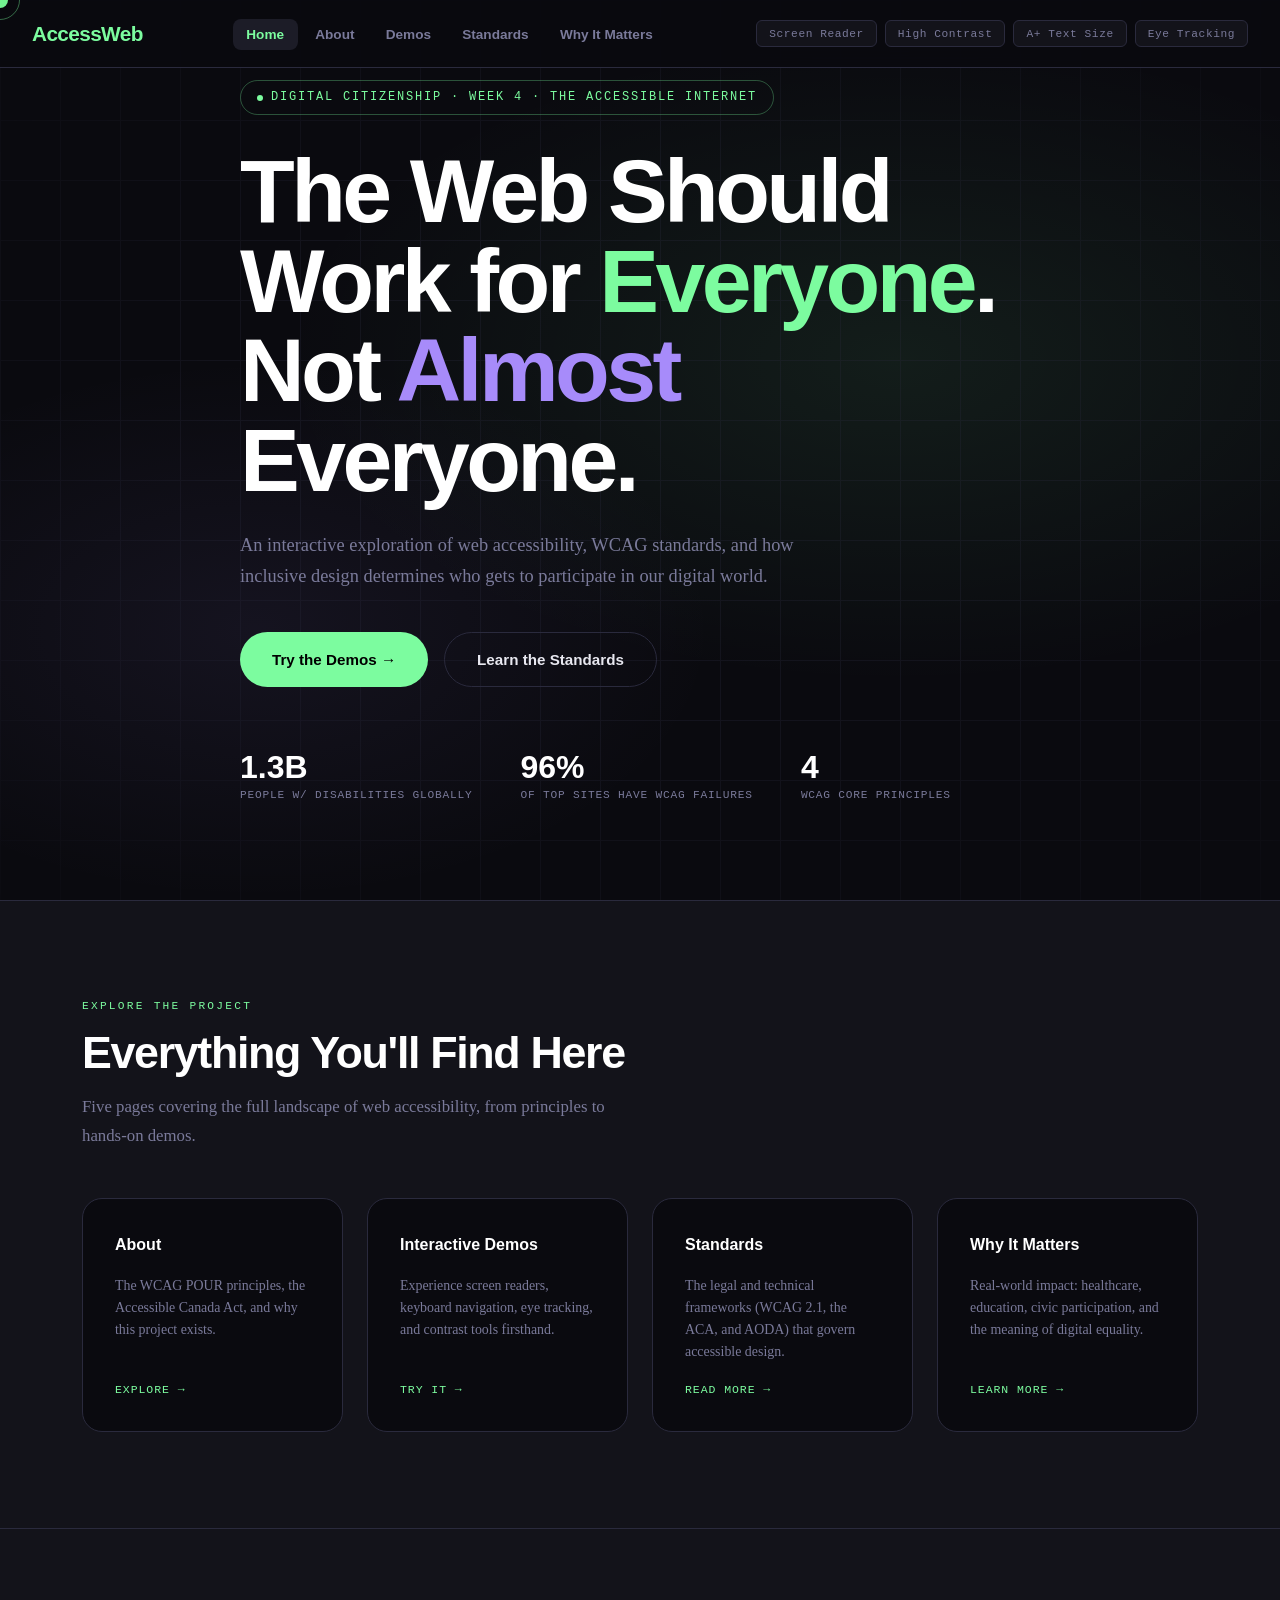
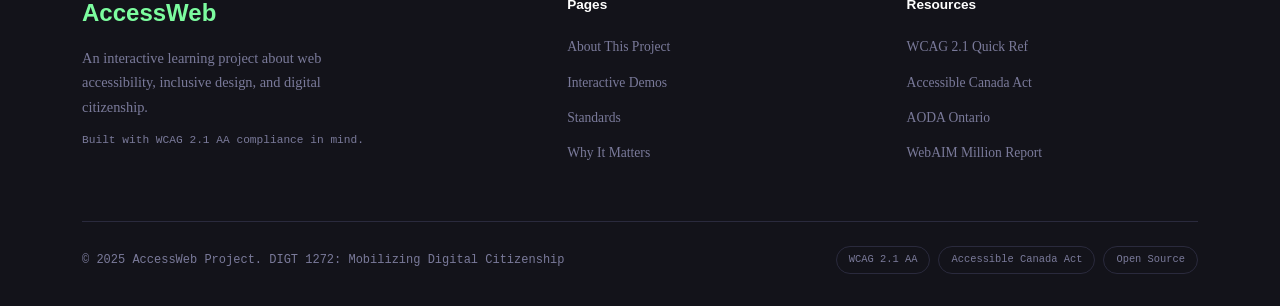
==== commit d5b3f77f: "Added favicon to all pages" ====
--- a/index.html
+++ b/index.html
@@ -8,7 +8,7 @@
   <link rel="preconnect" href="https://fonts.googleapis.com" />
   <link href="https://fonts.googleapis.com/css2?family=Syne:wght@400;600;700;800&family=DM+Mono:ital,wght@0,300;0,400;1,300&family=Lora:ital,wght@0,400;0,600;1,400&display=swap" rel="stylesheet" />
   <link rel="stylesheet" href="css/styles.css" />
-  
+  <link rel="icon" href="img/favicon.ico">
 </head>
 <body>
 
--- a/css/styles.css
+++ b/css/styles.css
@@ -569,5 +569,125 @@
       .stats-row, .impact-grid { grid-template-columns: 1fr; }
     }
 
-
-
+/* ===== DEMOS PAGE ===== */
+    /* ===== TABS ===== */
+    #demos-section { padding: 5rem 0 7rem; }
+    .tab-bar {
+      display: flex; gap: 0.5rem;
+      background: var(--surface); border: 1px solid var(--border);
+      border-radius: 100px; padding: 0.35rem;
+      width: fit-content; margin-bottom: 3rem;
+    }
+    .demo-tab {
+      font-family: var(--font-display); font-size: 0.82rem; font-weight: 600;
+      padding: 0.55rem 1.3rem; border-radius: 100px; border: none;
+      background: transparent; color: var(--muted); cursor: pointer; transition: all var(--transition);
+    }
+    .demo-tab.active { background: var(--surface2); color: var(--text); }
+    .demo-tab:hover:not(.active) { color: var(--text); }
+    .demo-panel { display: none; animation: fade-in 0.35s ease; }
+    .demo-panel.active { display: block; }
+
+    /* ===== SCREEN READER ===== */
+    .sr-layout { display: grid; grid-template-columns: 1fr 1fr; gap: 2rem; }
+    .demo-card {
+      background: var(--surface); border: 1px solid var(--border);
+      border-radius: var(--radius-lg); padding: 2rem;
+    }
+    .demo-card .subtitle { font-family: var(--font-mono); font-size: 0.7rem; color: var(--muted); margin-bottom: 1.5rem; }
+    .sr-element {
+      display: block; width: 100%; text-align: left;
+      background: var(--surface2); border: 2px solid transparent;
+      border-radius: var(--radius); padding: 1rem; margin-bottom: 0.75rem;
+      cursor: pointer; transition: all var(--transition);
+      color: var(--text); font-family: var(--font-body);
+    }
+    .sr-element:hover, .sr-element:focus { border-color: var(--accent2); }
+    .sr-element.focused { border-color: var(--accent2); background: rgba(167,139,250,0.1); box-shadow: 0 0 0 4px rgba(167,139,250,0.15); }
+    .el-type { font-family: var(--font-mono); font-size: 0.65rem; color: var(--accent2); letter-spacing: 0.1em; text-transform: uppercase; margin-bottom: 0.3rem; }
+    .el-text { font-size: 0.9rem; }
+    #sr-output-box {
+      background: #0d0d1a; border-radius: var(--radius); padding: 1.5rem;
+      font-family: var(--font-mono); font-size: 0.85rem; min-height: 180px;
+      overflow-y: auto; max-height: 260px;
+    }
+    .sr-line { display: flex; gap: 0.5rem; margin-bottom: 0.5rem; opacity: 0; animation: sr-in 0.35s ease forwards; }
+    @keyframes sr-in { from { opacity:0; transform: translateX(-6px); } to { opacity:1; transform:none; } }
+    .sr-icon { color: var(--accent); flex-shrink: 0; }
+    .sr-msg { color: var(--text); }
+    .sr-hint { margin-top: 1.25rem; padding: 0.75rem 1rem; background: rgba(167,139,250,0.08); border-radius: var(--radius); font-family: var(--font-mono); font-size: 0.72rem; color: var(--muted); line-height: 1.6; }
+
+    /* ===== KEYBOARD ===== */
+    .kb-grid { display: grid; grid-template-columns: repeat(3, 1fr); gap: 1rem; margin-bottom: 2rem; }
+    .kb-target {
+      padding: 1.75rem 1rem; border: 2px solid var(--border); border-radius: var(--radius);
+      text-align: center; cursor: pointer; transition: all var(--transition);
+      background: var(--surface2);
+    }
+    .kb-target:focus {
+      outline: 3px solid var(--accent); outline-offset: 3px;
+      border-color: var(--accent); background: rgba(124,252,159,0.1); transform: scale(1.03);
+    }
+    .kb-target:focus .kt-emoji { transform: scale(1.3); }
+    .kt-emoji { font-size: 2rem; display: block; margin-bottom: 0.5rem; transition: transform var(--transition); }
+    .kt-label { font-family: var(--font-display); font-size: 0.82rem; font-weight: 600; color: var(--muted); }
+    .kb-target:focus .kt-label { color: var(--accent); }
+    .key-legend { display: flex; gap: 1.25rem; flex-wrap: wrap; }
+    .key-item { display: flex; align-items: center; gap: 0.4rem; font-family: var(--font-mono); font-size: 0.75rem; color: var(--muted); }
+    .key-badge { background: var(--surface2); border: 1px solid var(--border); border-radius: 6px; padding: 0.15rem 0.5rem; font-size: 0.68rem; color: var(--text); }
+    #kb-status { margin-top: 1.25rem; font-family: var(--font-mono); font-size: 0.8rem; color: var(--accent); min-height: 1.5em; }
+
+    /* ===== EYE TRACKING ===== */
+    .gaze-layout { display: grid; grid-template-columns: 1fr 1.6fr; gap: 2rem; }
+    .gaze-toggle {
+      width: 100%; padding: 1rem; border-radius: var(--radius);
+      border: 2px solid var(--accent3); background: rgba(56,189,248,0.08);
+      color: var(--accent3); font-family: var(--font-display); font-weight: 700;
+      font-size: 0.9rem; cursor: pointer; transition: all var(--transition); margin-bottom: 1.5rem;
+    }
+    .gaze-toggle:hover { background: rgba(56,189,248,0.18); }
+    .gaze-toggle.active { background: var(--accent3); color: #000; }
+    .gaze-info { font-size: 0.87rem; color: var(--muted); line-height: 1.65; margin-bottom: 1rem; }
+    .dwell-label { font-family: var(--font-mono); font-size: 0.65rem; color: var(--muted); margin-bottom: 0.4rem; }
+    .dwell-meter { height: 6px; background: var(--surface2); border-radius: 100px; overflow: hidden; }
+    .dwell-fill { height: 100%; background: var(--accent3); border-radius: 100px; width: 0%; transition: width 0.05s linear; }
+    .gaze-buttons { display: grid; grid-template-columns: 1fr 1fr; gap: 1rem; margin-bottom: 1.5rem; }
+    .gaze-btn {
+      padding: 2rem 1rem; border: 2px solid var(--border);
+      border-radius: var(--radius-lg); background: var(--surface2);
+      color: var(--text); font-family: var(--font-display); font-weight: 700;
+      font-size: 1.05rem; cursor: pointer; transition: all var(--transition);
+      position: relative; overflow: hidden;
+    }
+    .gaze-btn::after { content: ''; position: absolute; bottom: 0; left: 0; height: 4px; width: 0%; background: var(--accent3); transition: width 0s; }
+    .gaze-btn.dwelling::after { width: 100%; transition: width 1.5s linear; }
+    .gaze-btn.activated { background: rgba(56,189,248,0.12); border-color: var(--accent3); color: var(--accent3); }
+    .gaze-icon { font-size: 1.8rem; display: block; margin-bottom: 0.4rem; }
+    #gaze-log { background: var(--bg); border-radius: var(--radius); padding: 1rem; font-family: var(--font-mono); font-size: 0.75rem; color: var(--muted); min-height: 60px; max-height: 120px; overflow-y: auto; }
+
+    /* ===== CONTRAST ===== */
+    .contrast-compare { display: grid; grid-template-columns: 1fr 1fr; gap: 1.5rem; margin-bottom: 2rem; }
+    .contrast-card { border-radius: var(--radius-lg); padding: 2rem; border: 2px solid var(--border); }
+    .bad-contrast { background: #e8e8e0; border-color: #ddd; }
+    .bad-contrast h3 { color: #c8c8b0; font-family: var(--font-display); }
+    .bad-contrast p { color: #d0cfc0; font-size: 0.9rem; }
+    .bad-contrast a { color: #b0b0a0; }
+    .good-contrast { background: #0f0f1a; border-color: var(--accent); }
+    .good-contrast h3 { color: var(--accent); font-family: var(--font-display); }
+    .good-contrast p { color: #e8e8f0; font-size: 0.9rem; }
+    .good-contrast a { color: var(--accent3); text-decoration: underline; }
+    .ratio-badge { display: inline-block; font-family: var(--font-mono); font-size: 0.7rem; padding: 0.25rem 0.75rem; border-radius: 100px; margin-top: 1rem; }
+    .ratio-fail { background: rgba(248,113,113,0.2); color: var(--danger); }
+    .ratio-pass { background: rgba(124,252,159,0.2); color: var(--accent); }
+    .contrast-slider-card { background: var(--surface); border: 1px solid var(--border); border-radius: var(--radius-lg); padding: 2rem; }
+    .contrast-slider-card .subtitle { font-family: var(--font-mono); font-size: 0.7rem; color: var(--muted); margin-bottom: 1.5rem; }
+    input[type=range] { width: 100%; accent-color: var(--accent); cursor: pointer; height: 6px; }
+    .range-label { font-family: var(--font-mono); font-size: 0.72rem; color: var(--muted); display: block; margin-bottom: 0.5rem; }
+    #contrast-preview { margin-top: 1.5rem; padding: 1.5rem; border-radius: var(--radius); font-size: 1.05rem; font-weight: 500; transition: color 0.3s; background: hsl(220,15%,10%); }
+    #contrast-rating { margin-top: 0.75rem; font-family: var(--font-mono); font-size: 0.77rem; min-height: 1.5em; }
+
+    @media (max-width: 900px) {
+      .sr-layout, .gaze-layout, .contrast-compare { grid-template-columns: 1fr; }
+      .kb-grid { grid-template-columns: repeat(2, 1fr); }
+    }
+
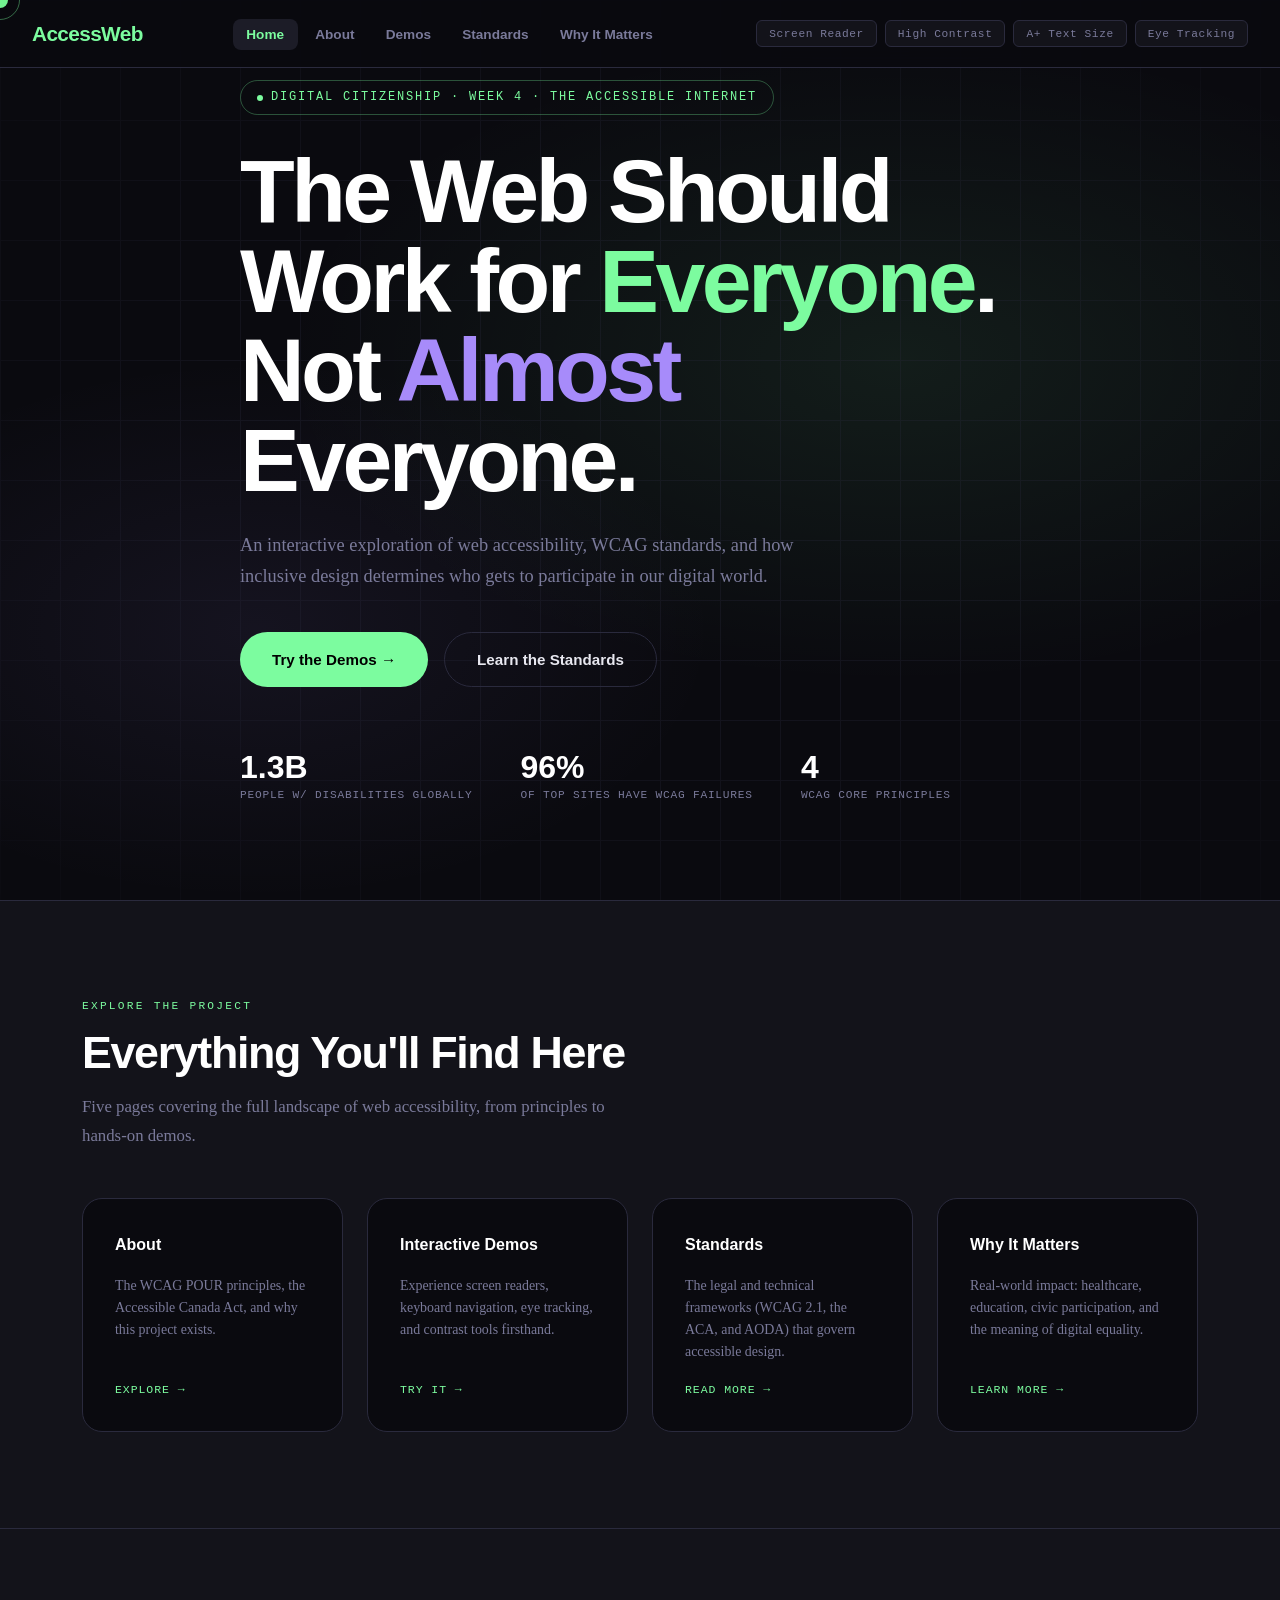
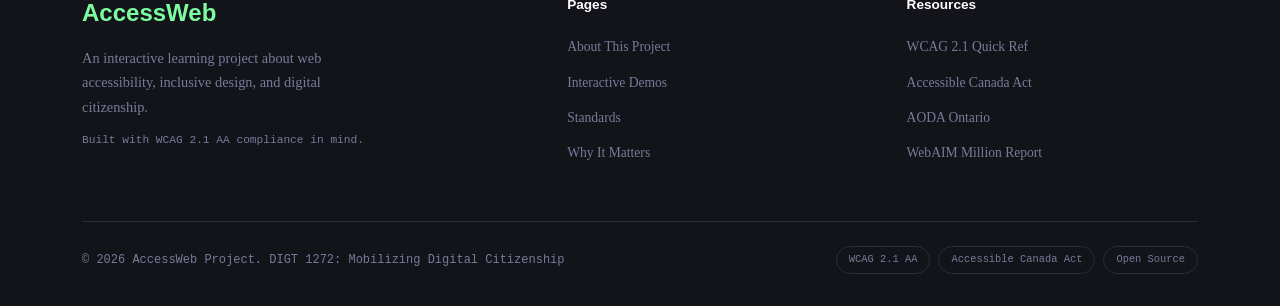
==== commit 358c194a: "Added the readme file and fixed some typos in the HTML files" ====
--- a/index.html
+++ b/index.html
@@ -134,7 +134,7 @@
       </div>
     </div>
     <div class="footer-bottom">
-      <p>© 2025 AccessWeb Project. DIGT 1272: Mobilizing Digital Citizenship</p>
+      <p>© 2026 AccessWeb Project. DIGT 1272: Mobilizing Digital Citizenship</p>
       <div class="footer-badges">
         <span class="badge">WCAG 2.1 AA</span>
         <span class="badge">Accessible Canada Act</span>
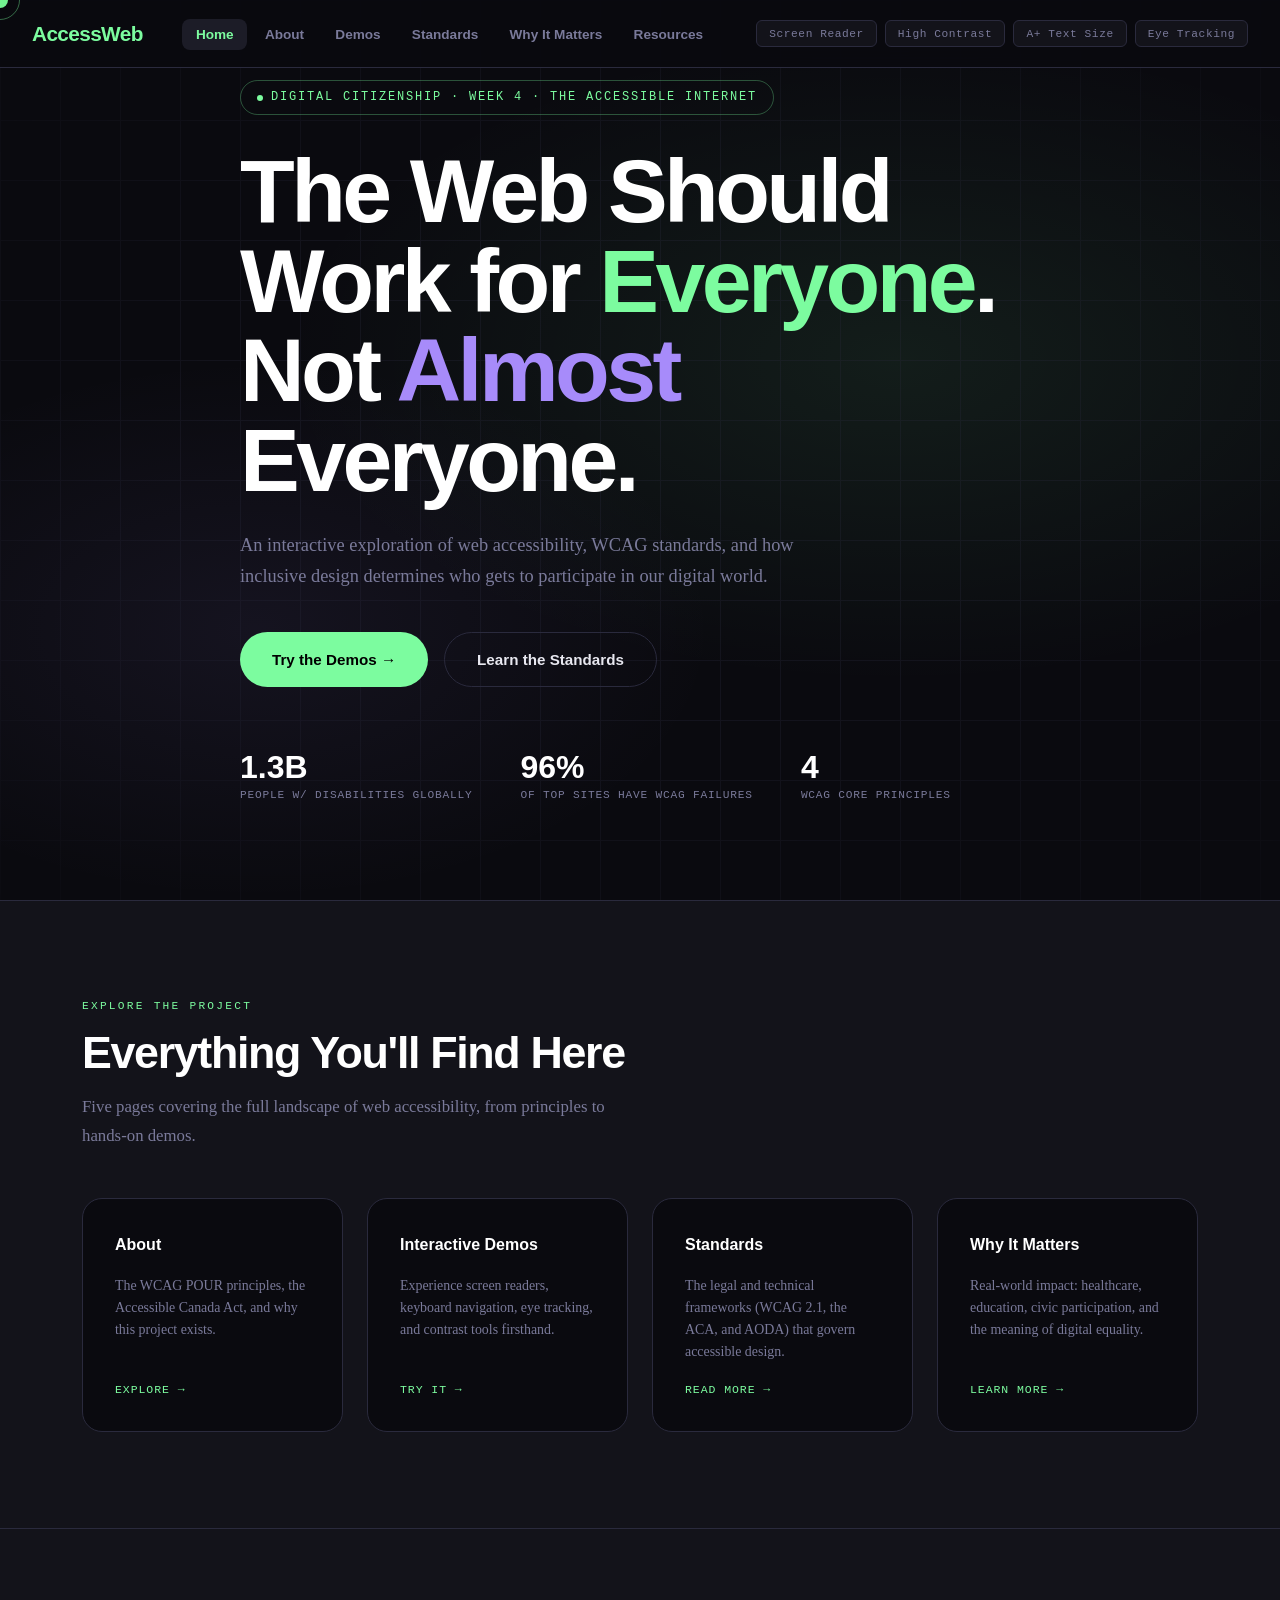
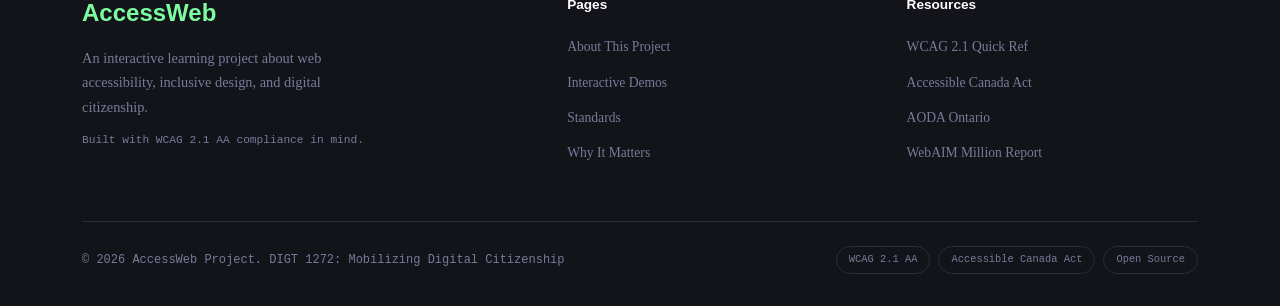
==== commit daf40104: "Added a citations page and I also fixed the bug where the screen reader would not read <p> elements." ====
--- a/index.html
+++ b/index.html
@@ -29,6 +29,7 @@
     <li><a href="demos.html">Demos</a></li>
     <li><a href="standards.html">Standards</a></li>
     <li><a href="why.html">Why It Matters</a></li>
+    <li><a href="resources.html">Resources</a></li>
   </ul>
   <div class="nav-controls" role="group" aria-label="Accessibility controls">
     <button class="ctrl-btn" id="btn-sr"   aria-pressed="false">Screen Reader</button>
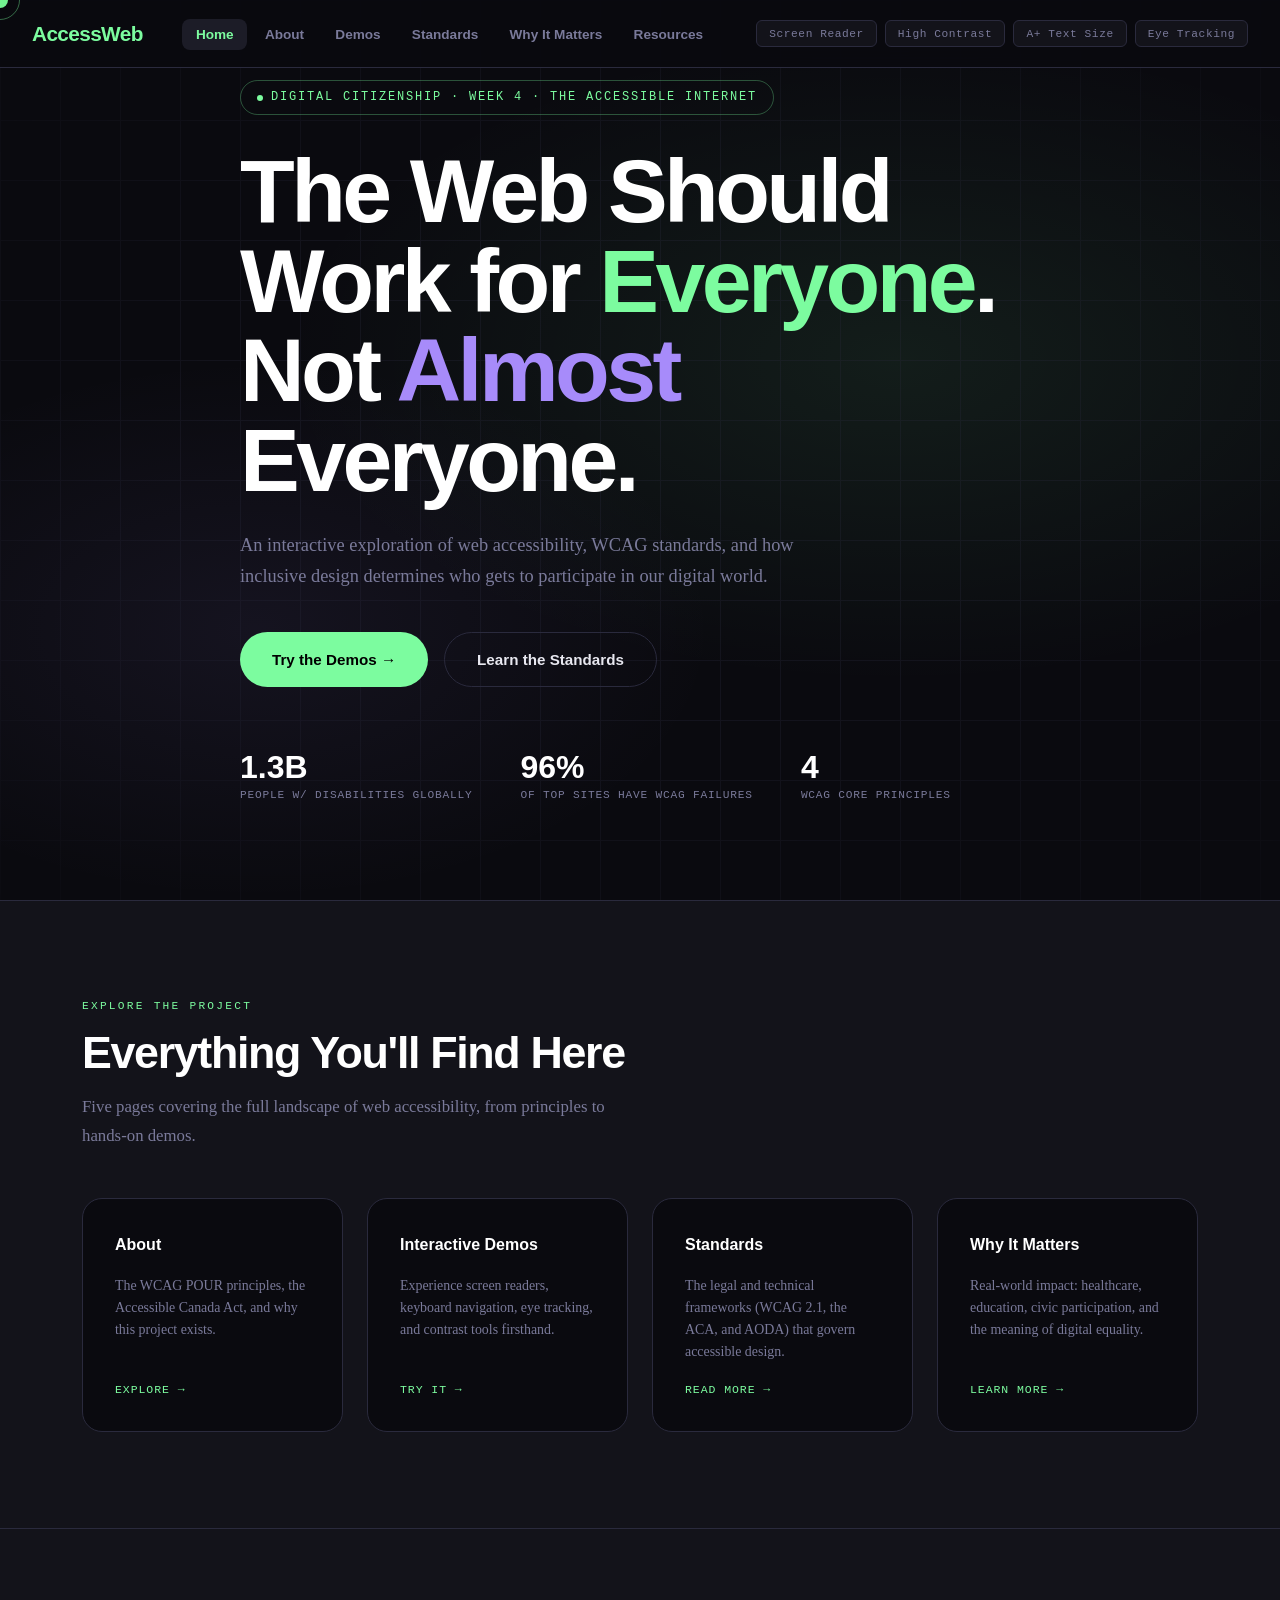
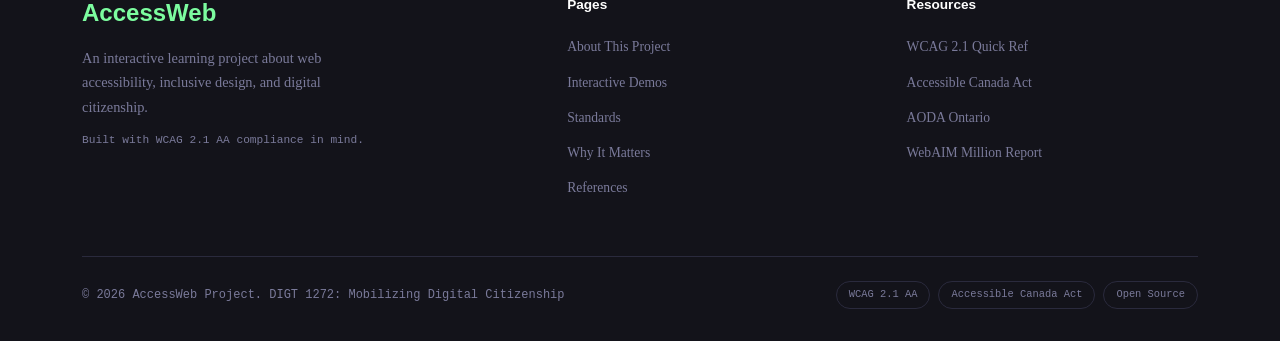
==== commit 8624a26e: "Added the refrences page to the footer of every page for better accessibility" ====
--- a/index.html
+++ b/index.html
@@ -23,7 +23,17 @@
 
 <nav role="navigation" aria-label="Main navigation">
   <a href="index.html" class="nav-logo" aria-label="AccessWeb - Home">AccessWeb</a>
-  <ul class="nav-links" role="list">
+   
+  <button class="hamburger" id="hamburger-btn"
+    aria-label="Toggle navigation menu"
+    aria-expanded="false"
+    aria-controls="nav-links">
+    <span></span>
+    <span></span>
+    <span></span>
+  </button>
+
+  <ul class="nav-links" id="nav-links" role="list">
     <li><a href="index.html">Home</a></li>
     <li><a href="about.html">About</a></li>
     <li><a href="demos.html">Demos</a></li>
@@ -38,6 +48,26 @@
     <button class="ctrl-btn" id="btn-gaze" aria-pressed="false">Eye Tracking</button>
   </div>
 </nav>
+
+<!-- Mobile menu overlay -->
+<div id="mobile-menu" aria-label="Mobile navigation" role="dialog" aria-modal="true">
+  <p class="mobile-menu-label">Pages</p>
+  <ul class="mobile-nav-links">
+    <li><a href="index.html">Home</a></li>
+    <li><a href="about.html">About</a></li>
+    <li><a href="demos.html">Demos</a></li>
+    <li><a href="standards.html">Standards</a></li>
+    <li><a href="why.html">Why It Matters</a></li>
+    <li><a href="resources.html">Resources</a></li>
+  </ul>
+  <p class="mobile-menu-label">Accessibility Features</p>
+  <div class="mobile-controls">
+    <button class="ctrl-btn" id="mob-btn-sr"   aria-pressed="false">Screen Reader</button>
+    <button class="ctrl-btn" id="mob-btn-hc"   aria-pressed="false">High Contrast</button>
+    <button class="ctrl-btn" id="mob-btn-text" aria-pressed="false">A+ Text Size</button>
+    <button class="ctrl-btn" id="mob-btn-gaze" aria-pressed="false">Eye Tracking</button>
+  </div>
+</div>
 
 <main id="main-content">
 
@@ -122,6 +152,7 @@
           <li><a href="demos.html">Interactive Demos</a></li>
           <li><a href="standards.html">Standards</a></li>
           <li><a href="why.html">Why It Matters</a></li>
+          <li><a href="resources.html">References</a></li>
         </ul>
       </div>
       <div class="footer-col">
--- a/css/styles.css
+++ b/css/styles.css
@@ -240,7 +240,137 @@
 /* ===== RESPONSIVE ===== */
 @media (max-width: 900px) {
   .footer-grid { grid-template-columns: 1fr; gap: 2rem; }
+
+  /* Hamburger button */
+  .hamburger {
+    display: flex;
+    flex-direction: column;
+    gap: 5px;
+    background: none;
+    border: none;
+    cursor: pointer;
+    padding: 0.5rem;
+    z-index: 1001;
+    margin-left: auto;
+  }
+  .hamburger span {
+    display: block;
+    width: 26px;
+    height: 2px;
+    background: var(--text);
+    border-radius: 2px;
+    transition: all 0.35s cubic-bezier(0.4, 0, 0.2, 1);
+  }
+  .hamburger.open span:nth-child(1) { transform: translateY(7px) rotate(45deg); }
+  .hamburger.open span:nth-child(2) { opacity: 0; transform: scaleX(0); }
+  .hamburger.open span:nth-child(3) { transform: translateY(-7px) rotate(-45deg); }
+
+  /* Hide nav links and controls by default on mobile */
   .nav-links { display: none; }
+  .nav-controls { display: none; }
+
+  /* Full-screen overlay — hidden state */
+  #mobile-menu {
+    display: flex;
+    flex-direction: column;
+    position: fixed;
+    inset: 0;
+    background: var(--bg);
+    z-index: 999;
+    padding: 6rem 2rem 3rem;
+    opacity: 0;
+    pointer-events: none;
+    transform: translateY(-12px);
+    transition: opacity 0.35s cubic-bezier(0.4, 0, 0.2, 1),
+                transform 0.35s cubic-bezier(0.4, 0, 0.2, 1);
+    overflow-y: auto;
+  }
+
+  /* Full-screen overlay — open state */
+  #mobile-menu.open {
+    opacity: 1;
+    pointer-events: all;
+    transform: translateY(0);
+  }
+
+  /* Section label inside menu */
+  .mobile-menu-label {
+    font-family: var(--font-mono);
+    font-size: 0.65rem;
+    letter-spacing: 0.2em;
+    text-transform: uppercase;
+    color: var(--muted);
+    margin-bottom: 0.75rem;
+    padding-bottom: 0.5rem;
+    border-bottom: 1px solid var(--border);
+  }
+
+  /* Nav links inside overlay */
+  .mobile-nav-links {
+    list-style: none;
+    display: flex;
+    flex-direction: column;
+    gap: 0.25rem;
+    margin-bottom: 2.5rem;
+  }
+  .mobile-nav-links a {
+    display: block;
+    font-family: var(--font-display);
+    font-size: 1.6rem;
+    font-weight: 700;
+    color: var(--text);
+    text-decoration: none;
+    padding: 0.75rem 0;
+    letter-spacing: -0.02em;
+    border-bottom: 1px solid var(--border);
+    transition: color var(--transition), padding-left var(--transition);
+  }
+  .mobile-nav-links a:hover,
+  .mobile-nav-links a.active {
+    color: var(--accent);
+    padding-left: 0.5rem;
+  }
+
+  /* Accessibility controls inside overlay */
+  .mobile-controls {
+    display: flex;
+    flex-direction: column;
+    gap: 0.6rem;
+  }
+  .mobile-controls .ctrl-btn {
+    width: 100%;
+    padding: 0.9rem 1rem;
+    font-size: 0.82rem;
+    text-align: left;
+    border-radius: var(--radius);
+    justify-content: flex-start;
+  }
+
+  /* Staggered animation for menu items */
+  #mobile-menu.open .mobile-nav-links li,
+  #mobile-menu.open .mobile-controls .ctrl-btn {
+    animation: menu-item-in 0.4s cubic-bezier(0.4, 0, 0.2, 1) both;
+  }
+  #mobile-menu.open .mobile-nav-links li:nth-child(1) { animation-delay: 0.05s; }
+  #mobile-menu.open .mobile-nav-links li:nth-child(2) { animation-delay: 0.10s; }
+  #mobile-menu.open .mobile-nav-links li:nth-child(3) { animation-delay: 0.15s; }
+  #mobile-menu.open .mobile-nav-links li:nth-child(4) { animation-delay: 0.20s; }
+  #mobile-menu.open .mobile-nav-links li:nth-child(5) { animation-delay: 0.25s; }
+  #mobile-menu.open .mobile-nav-links li:nth-child(6) { animation-delay: 0.30s; }
+  #mobile-menu.open .mobile-controls .ctrl-btn:nth-child(1) { animation-delay: 0.35s; }
+  #mobile-menu.open .mobile-controls .ctrl-btn:nth-child(2) { animation-delay: 0.40s; }
+  #mobile-menu.open .mobile-controls .ctrl-btn:nth-child(3) { animation-delay: 0.45s; }
+  #mobile-menu.open .mobile-controls .ctrl-btn:nth-child(4) { animation-delay: 0.50s; }
+
+  @keyframes menu-item-in {
+    from { opacity: 0; transform: translateX(-16px); }
+    to   { opacity: 1; transform: translateX(0); }
+  }
+}
+
+@media (min-width: 901px) {
+  .hamburger { display: none; }
+  #mobile-menu { display: none !important; }
 }
 @media (prefers-reduced-motion: reduce) {
   *, *::before, *::after { animation-duration: 0.01ms !important; transition-duration: 0.01ms !important; }
